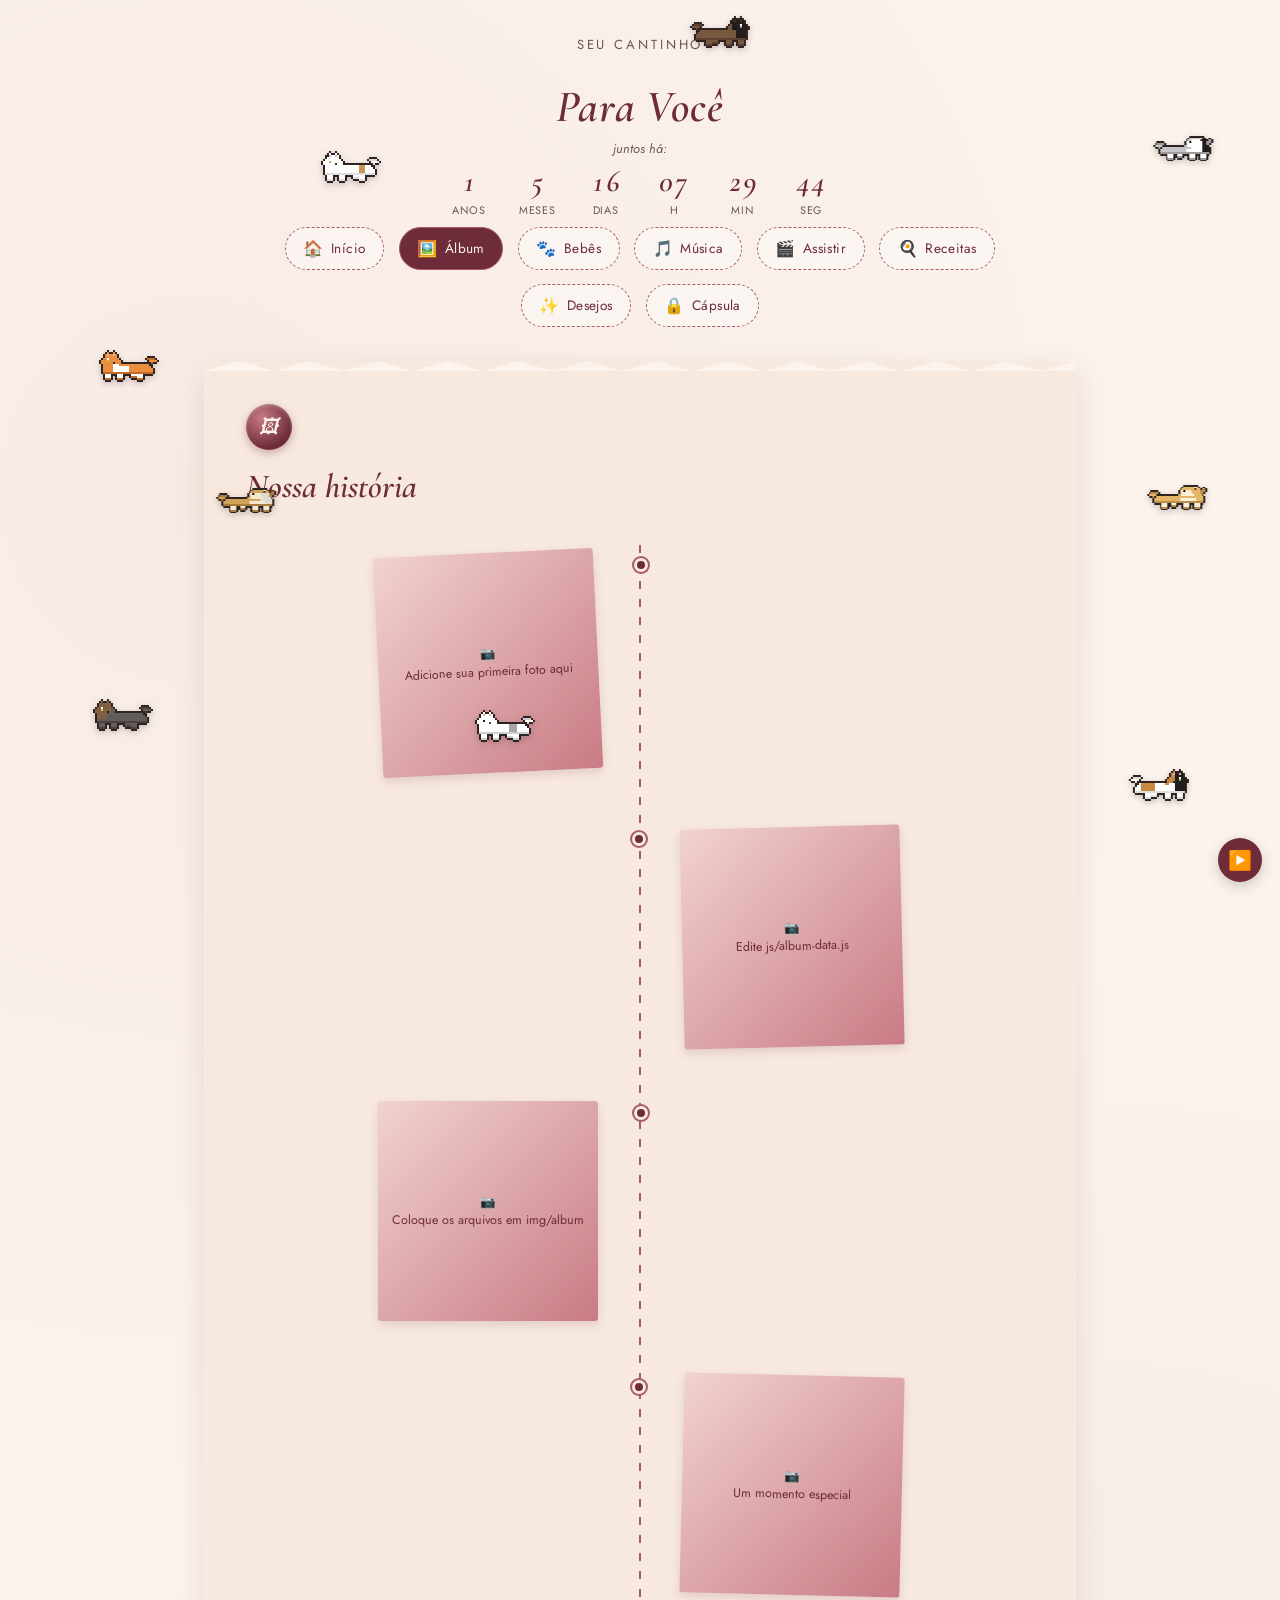
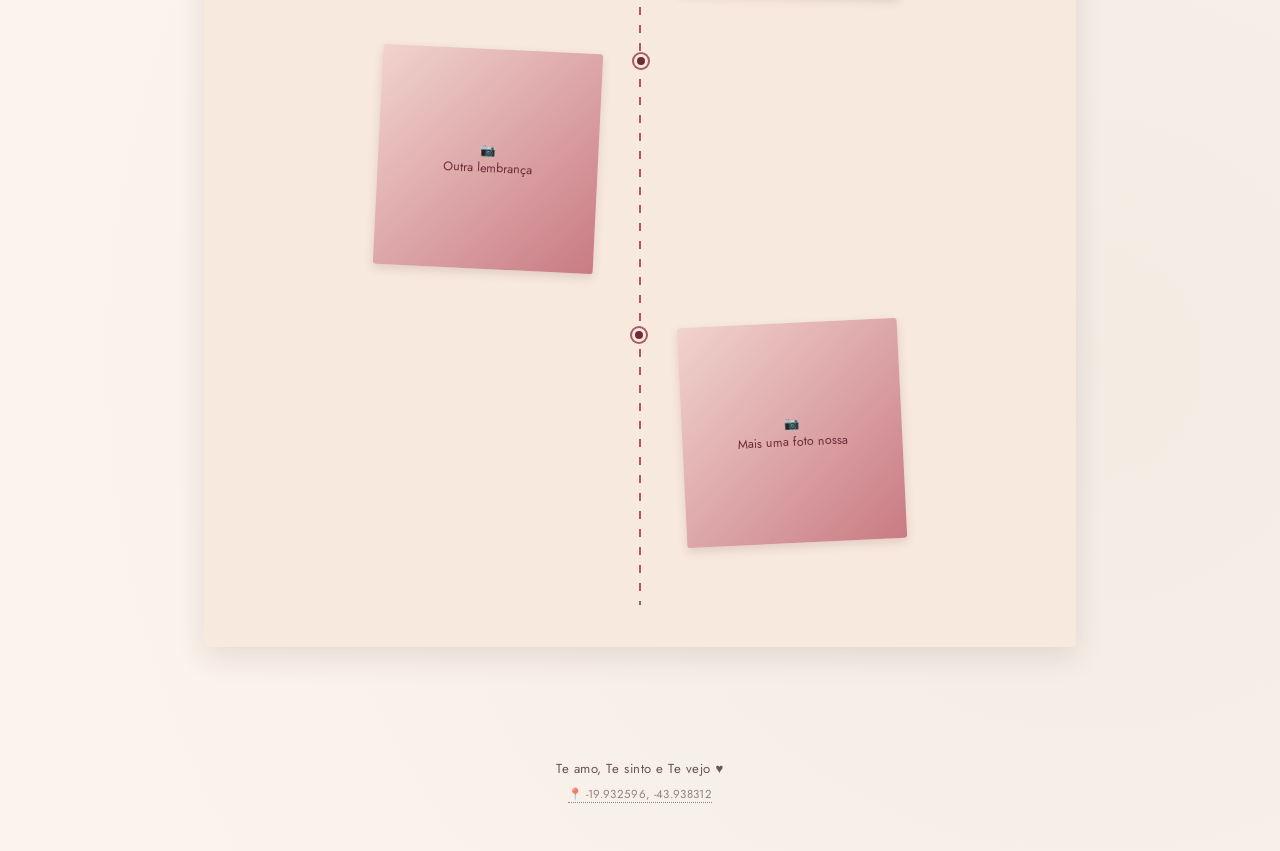
==== album.html @ 3061b5a3 "Add files via upload" ====
<!DOCTYPE html>
<html lang="pt-BR">
<head>
<meta charset="UTF-8">
<meta name="viewport" content="width=device-width, initial-scale=1.0">
<link rel="icon" type="image/png" sizes="32x32" href="img/favicon/favicon-32.png">
<link rel="icon" type="image/png" sizes="16x16" href="img/favicon/favicon-16.png">
<link rel="apple-touch-icon" sizes="180x180" href="img/favicon/apple-touch-icon.png">
<link rel="icon" href="img/favicon/favicon.ico">
<title>Álbum · Para Você</title>
<link rel="preconnect" href="https://fonts.googleapis.com">
<link href="https://fonts.googleapis.com/css2?family=Cormorant+Garamond:ital,wght@0,500;0,600;1,500;1,600&family=Jost:wght@400;500&display=swap" rel="stylesheet">
<link rel="stylesheet" href="css/style.css">
</head>
<body data-page="album">

<header class="site-header">
  <p class="site-subtitle">seu cantinho</p>
  <h1 class="site-title">Para Você</h1>

  <p class="love-counter-caption">juntos há:</p>
  <div class="love-counter" id="love-counter" aria-label="Tempo juntos">
    <div class="love-counter-item"><span class="love-counter-value" id="lc-anos">0</span><span class="love-counter-label">anos</span></div>
    <div class="love-counter-item"><span class="love-counter-value" id="lc-meses">0</span><span class="love-counter-label">meses</span></div>
    <div class="love-counter-item"><span class="love-counter-value" id="lc-dias">0</span><span class="love-counter-label">dias</span></div>
    <div class="love-counter-item"><span class="love-counter-value" id="lc-horas">00</span><span class="love-counter-label">h</span></div>
    <div class="love-counter-item"><span class="love-counter-value" id="lc-minutos">00</span><span class="love-counter-label">min</span></div>
    <div class="love-counter-item"><span class="love-counter-value" id="lc-segundos">00</span><span class="love-counter-label">seg</span></div>
  </div>

  <nav aria-label="Navegação principal">
    <ul class="stamp-nav">
      <li><a href="index.html" data-page="inicio"><span class="icon">🏠</span>Início</a></li>
      <li><a href="album.html" data-page="album"><span class="icon">🖼️</span>Álbum</a></li>
      <li><a href="bichinhos.html" data-page="bichinhos"><span class="icon">🐾</span>Bebês</a></li>
      <li><a href="musica.html" data-page="musica"><span class="icon">🎵</span>Música</a></li>
      <li><a href="filmes.html" data-page="filmes"><span class="icon">🎬</span>Assistir</a></li>
      <li><a href="receitas.html" data-page="receitas"><span class="icon">🍳</span>Receitas</a></li>
      <li><a href="desejos.html" data-page="desejos"><span class="icon">✨</span>Desejos</a></li>
      <li><a href="capsula.html" data-page="capsula"><span class="icon">🔒</span>Cápsula</a></li>
    </ul>
  </nav>
</header>

<main>
  <section class="card">
    <div class="wax-seal" aria-hidden="true">🖼</div>
    <h2 class="section-title" style="margin-top:1rem;">Nossa história</h2>

    <div class="timeline" id="album-timeline"></div>
  </section>
</main>

<div class="lightbox" id="lightbox">
  <button class="lightbox-close" aria-label="Fechar">✕</button>
  <img src="" alt="">
</div>

<footer class="site-footer">
  <p class="footer-line">Te amo, Te sinto e Te vejo ♥️</p>
  <a class="footer-coords" href="https://www.google.com/maps?q=-19.932596,-43.938312" target="_blank" rel="noopener">
    📍 -19.932596, -43.938312
  </a>
</footer>

<script src="js/script.js"></script>
<audio id="bgm-audio" src="audio/musica-fundo.mp3" preload="auto" loop></audio>
<button type="button" id="bgm-toggle" class="bgm-toggle" aria-pressed="false" aria-label="Tocar música de fundo">▶️</button>
<script>
  initBackgroundMusic(13, 0.4);
</script>
<script>
  initLoveCounter("2025-06-19T23:35:00");
</script>
<script src="js/album-data.js"></script>
<script>
  initTimeline("album-timeline", ALBUM_FOTOS);
</script>
<script src="js/pets-data.js"></script>
<script>
  initPetScene(PETS_BICHINHOS);
</script>
</body>
</html>
---- css/style.css ----
/* ============================================
   Para Você — folha de estilos compartilhada
   Paleta: papel de carta romântico, selo de cera
   ============================================ */

:root {
  --cream: #FBF3EC;
  --paper: #F7E9DE;
  --blush: #F1D3CE;
  --rose: #C97B84;
  --rose-deep: #A85A66;
  --wine: #6E2B3A;
  --sage: #8C9A7B;
  --ink: #3A2C2E;
  --ink-soft: #6B5750;
  --gold: #C9A24B;

  --display: 'Cormorant Garamond', serif;
  --body: 'Jost', sans-serif;

  --radius: 3px;
  --shadow-card: 0 10px 30px rgba(110, 43, 58, 0.12);
}

* { box-sizing: border-box; }

html { scroll-behavior: smooth; }

body {
  margin: 0;
  font-family: var(--body);
  color: var(--ink);
  background-color: var(--cream);
  background-image:
    radial-gradient(circle at 15% 20%, rgba(201,123,132,0.07) 0, transparent 45%),
    radial-gradient(circle at 85% 80%, rgba(140,154,123,0.08) 0, transparent 45%);
  min-height: 100vh;
  -webkit-font-smoothing: antialiased;
}

@media (prefers-reduced-motion: reduce) {
  * { animation-duration: 0.001ms !important; animation-iteration-count: 1 !important; transition-duration: 0.001ms !important; scroll-behavior: auto !important; }
}

a { color: inherit; text-decoration: none; }

:focus-visible {
  outline: 2px solid var(--wine);
  outline-offset: 3px;
}

/* -------- Cabeçalho / navegação de "carimbos" -------- */

.site-header {
  padding: 2.2rem 1.5rem 1.2rem;
  text-align: center;
}

.site-title {
  font-family: var(--display);
  font-size: clamp(2rem, 5vw, 2.8rem);
  color: var(--wine);
  letter-spacing: 0.02em;
  margin: 0 0 0.3rem;
  font-weight: 600;
  font-style: italic;
}

.site-subtitle {
  font-size: 0.82rem;
  letter-spacing: 0.22em;
  text-transform: uppercase;
  color: var(--ink-soft);
  margin: 0 0 1.6rem;
}

/* -------- Contador de tempo juntos -------- */

.love-counter {
  display: flex;
  justify-content: center;
  flex-wrap: wrap;
  gap: clamp(0.6rem, 2.5vw, 1.4rem);
  margin: 0 0 0.6rem;
}

.love-counter-item {
  display: flex;
  flex-direction: column;
  align-items: center;
  min-width: 46px;
}

.love-counter-value {
  font-family: var(--display);
  font-style: italic;
  font-weight: 600;
  font-size: clamp(1.3rem, 4vw, 1.9rem);
  color: var(--wine);
  line-height: 1;
  font-variant-numeric: tabular-nums;
}

.love-counter-label {
  font-family: var(--body);
  font-size: 0.68rem;
  letter-spacing: 0.08em;
  text-transform: uppercase;
  color: var(--ink-soft);
  margin-top: 0.25rem;
}

.love-counter-caption {
  text-align: center;
  font-family: var(--body);
  font-size: 0.8rem;
  font-style: italic;
  color: var(--ink-soft);
  margin: 0 0 0.6rem;
}

@media (max-width: 480px) {
  .love-counter { gap: 0.5rem; }
  .love-counter-item { min-width: 38px; }
}

.stamp-nav {
  display: flex;
  flex-wrap: wrap;
  justify-content: center;
  gap: 0.9rem;
  max-width: 720px;
  margin: 0 auto;
  padding: 0;
  list-style: none;
}

.stamp-nav a {
  display: flex;
  align-items: center;
  gap: 0.45rem;
  padding: 0.55rem 1.1rem;
  border: 1px dashed var(--rose-deep);
  border-radius: 999px;
  font-size: 0.85rem;
  letter-spacing: 0.03em;
  color: var(--wine);
  background: rgba(255,255,255,0.4);
  transition: transform 0.25s ease, background 0.25s ease, box-shadow 0.25s ease;
}

.stamp-nav a .icon { font-size: 1rem; }

.stamp-nav a:hover,
.stamp-nav a:focus-visible {
  background: var(--rose);
  color: var(--cream);
  transform: translateY(-2px) rotate(-1deg);
  box-shadow: var(--shadow-card);
}

.stamp-nav a[aria-current="page"] {
  background: var(--wine);
  color: var(--cream);
  border-style: solid;
}

/* -------- Container / seções -------- */

main {
  max-width: 920px;
  margin: 0 auto;
  padding: 1rem 1.5rem 5rem;
}

.card {
  background: var(--paper);
  border-radius: var(--radius);
  box-shadow: var(--shadow-card);
  padding: clamp(1.4rem, 4vw, 2.6rem);
  position: relative;
}

/* borda de papel rasgado no topo do card */
.card::before {
  content: "";
  position: absolute;
  top: -1px; left: 0; right: 0;
  height: 10px;
  background: var(--cream);
  clip-path: polygon(0% 100%, 4% 0%, 8% 100%, 12% 0%, 16% 100%, 20% 0%, 24% 100%, 28% 0%, 32% 100%, 36% 0%, 40% 100%, 44% 0%, 48% 100%, 52% 0%, 56% 100%, 60% 0%, 64% 100%, 68% 0%, 72% 100%, 76% 0%, 80% 100%, 84% 0%, 88% 100%, 92% 0%, 96% 100%, 100% 0%, 100% 100%, 0 100%);
}

h2.section-title {
  font-family: var(--display);
  font-size: clamp(1.6rem, 4vw, 2.1rem);
  color: var(--wine);
  margin-top: 0;
  font-style: italic;
  font-weight: 600;
}

.lede {
  color: var(--ink-soft);
  font-size: 1.02rem;
  line-height: 1.65;
  max-width: 60ch;
}

/* -------- Botões -------- */

.btn {
  display: inline-flex;
  align-items: center;
  gap: 0.5rem;
  border: none;
  background: var(--wine);
  color: var(--cream);
  font-family: var(--body);
  font-size: 0.95rem;
  letter-spacing: 0.03em;
  padding: 0.8rem 1.6rem;
  border-radius: 999px;
  cursor: pointer;
  transition: transform 0.2s ease, background 0.2s ease;
}

.btn:hover, .btn:focus-visible { background: var(--rose-deep); transform: translateY(-2px); }
.btn:active { transform: translateY(0); }

/* -------- Selo de cera (elemento assinatura) -------- */

.wax-seal {
  width: 46px;
  height: 46px;
  border-radius: 50%;
  background: radial-gradient(circle at 35% 30%, var(--rose) 0%, var(--wine) 70%);
  display: grid;
  place-items: center;
  color: var(--cream);
  font-family: var(--display);
  font-style: italic;
  font-size: 1.2rem;
  box-shadow: 0 3px 8px rgba(110,43,58,0.35), inset 0 2px 3px rgba(255,255,255,0.25);
  flex-shrink: 0;
}

/* -------- Rodapé -------- */

.site-footer {
  text-align: center;
  padding: 2rem 1rem 3rem;
  color: var(--ink-soft);
  font-size: 0.82rem;
  letter-spacing: 0.04em;
}

.footer-line {
  margin: 0 0 0.4rem;
}

.footer-coords {
  display: inline-block;
  font-family: var(--body);
  font-size: 0.72rem;
  letter-spacing: 0.03em;
  color: var(--ink-soft);
  opacity: 0.7;
  text-decoration: none;
  border-bottom: 1px dotted currentColor;
  transition: opacity 0.2s ease, color 0.2s ease;
}

.footer-coords:hover,
.footer-coords:focus-visible {
  opacity: 1;
  color: var(--wine);
}

/* -------- Grade de fotos -------- */

.gallery-grid {
  display: grid;
  grid-template-columns: repeat(auto-fill, minmax(150px, 1fr));
  gap: 0.9rem;
  margin-top: 1.6rem;
}

.gallery-item {
  aspect-ratio: 1;
  border-radius: var(--radius);
  overflow: hidden;
  cursor: pointer;
  border: none;
  padding: 0;
  position: relative;
  background: linear-gradient(135deg, var(--blush), var(--rose));
  transform: rotate(var(--tilt, 0deg));
  transition: transform 0.25s ease, box-shadow 0.25s ease;
  box-shadow: 0 4px 10px rgba(110,43,58,0.15);
}

.gallery-item:hover, .gallery-item:focus-visible {
  transform: rotate(0deg) scale(1.04);
  box-shadow: var(--shadow-card);
  z-index: 2;
}

.gallery-item img {
  width: 100%; height: 100%; object-fit: cover; display: block;
}

.gallery-item .placeholder-label {
  position: absolute; inset: 0;
  display: grid; place-items: center;
  text-align: center;
  padding: 0.5rem;
  font-size: 0.78rem;
  color: var(--wine);
  font-family: var(--body);
}

/* Lightbox */

.lightbox {
  position: fixed; inset: 0;
  background: rgba(58, 44, 46, 0.88);
  display: none;
  align-items: center;
  justify-content: center;
  z-index: 50;
  padding: 2rem;
}

.lightbox.is-open { display: flex; }

.lightbox img {
  max-width: min(90vw, 720px);
  max-height: 80vh;
  border-radius: var(--radius);
  box-shadow: 0 20px 60px rgba(0,0,0,0.4);
}

.lightbox-close {
  position: absolute;
  top: 1.5rem; right: 1.5rem;
  background: var(--cream);
  border: none;
  width: 42px; height: 42px;
  border-radius: 50%;
  font-size: 1.2rem;
  cursor: pointer;
  color: var(--wine);
}

/* -------- Sorteador (filmes / receitas) -------- */

.draw-stage {
  margin-top: 2rem;
  text-align: center;
  padding: 2.4rem 1rem;
  border: 1px dashed var(--rose-deep);
  border-radius: var(--radius);
  background: rgba(255,255,255,0.35);
}

.draw-result {
  font-family: var(--display);
  font-style: italic;
  font-size: clamp(1.5rem, 5vw, 2.2rem);
  color: var(--wine);
  min-height: 3.4em;
  display: flex;
  align-items: center;
  justify-content: center;
  transition: opacity 0.2s ease;
}

.draw-result.is-shuffling { opacity: 0.4; }

.draw-note {
  font-size: 0.85rem;
  color: var(--ink-soft);
  margin-top: 0.6rem;
}

/* -------- Lista de músicas -------- */

.record {
  width: 130px; height: 130px;
  border-radius: 50%;
  margin: 0 auto 1.6rem;
  background:
    radial-gradient(circle at center, var(--cream) 0 8%, var(--ink) 9% 10%, var(--wine) 11% 100%),
    repeating-radial-gradient(circle at center, rgba(0,0,0,0.15) 0 2px, transparent 2px 6px);
  animation: spin 6s linear infinite;
}

@keyframes spin { to { transform: rotate(360deg); } }

.playlist-grid {
  display: grid;
  grid-template-columns: repeat(auto-fit, minmax(280px, 1fr));
  gap: 1.6rem;
  margin-top: 2rem;
}

.playlist-card {
  background: rgba(255,255,255,0.4);
  border: 1px solid rgba(110,43,58,0.12);
  border-radius: var(--radius);
  padding: 1rem;
}

.playlist-title {
  font-family: var(--display);
  font-style: italic;
  color: var(--wine);
  font-size: 1.3rem;
  margin: 0 0 0.8rem;
}

.playlist-card iframe { display: block; }

.playlist-empty {
  text-align: center;
  padding: 2rem 1rem;
  border: 1px dashed var(--rose-deep);
  border-radius: var(--radius);
  color: var(--ink-soft);
  margin-top: 2rem;
}

/* -------- Roleta / rolo giratório (sorteio) -------- */

.reel-window {
  position: relative;
  height: 168px;
  max-width: 420px;
  margin: 2rem auto 0;
  overflow: hidden;
  border-radius: var(--radius);
  border: 1px solid rgba(110, 43, 58, 0.25);
  background: rgba(255,255,255,0.4);
  -webkit-mask-image: linear-gradient(to bottom, transparent 0%, black 22%, black 78%, transparent 100%);
  mask-image: linear-gradient(to bottom, transparent 0%, black 22%, black 78%, transparent 100%);
  transition: opacity 0.18s ease;
}

.reel-window.is-resetting { opacity: 0; }

.reel-window.landed { animation: reel-glow 0.9s ease; }

@keyframes reel-glow {
  0% { box-shadow: 0 0 0 rgba(201,123,132,0); }
  30% { box-shadow: 0 0 24px rgba(201,123,132,0.55); }
  100% { box-shadow: 0 0 0 rgba(201,123,132,0); }
}

.reel-marker {
  position: absolute;
  top: 50%; left: 0; right: 0;
  height: 56px;
  transform: translateY(-50%);
  border-top: 1px dashed var(--rose-deep);
  border-bottom: 1px dashed var(--rose-deep);
  pointer-events: none;
  z-index: 1;
}

.reel-list {
  display: flex;
  flex-direction: column;
  will-change: transform;
}

.reel-item {
  height: 56px;
  flex-shrink: 0;
  display: flex;
  align-items: center;
  justify-content: center;
  text-align: center;
  padding: 0 1.2rem;
  font-family: var(--display);
  font-style: italic;
  font-size: 1.2rem;
  color: var(--wine);
}

@media (max-width: 480px) {
  .stamp-nav a { font-size: 0.78rem; padding: 0.5rem 0.85rem; }
}

/* -------- Caça-níquel (roleta de sorteio) -------- */

.slot-machine {
  position: relative;
  max-width: 420px;
  margin: 2rem auto 0;
  padding: 1.1rem 1rem 1.3rem;
  border-radius: 20px;
  background: linear-gradient(160deg, var(--wine) 0%, var(--rose-deep) 100%);
  box-shadow: 0 14px 34px rgba(110,43,58,0.28), inset 0 2px 4px rgba(255,255,255,0.25);
}

.slot-lights {
  display: flex;
  justify-content: center;
  gap: 0.55rem;
  margin-bottom: 0.8rem;
}

.slot-lights span {
  width: 8px;
  height: 8px;
  border-radius: 50%;
  background: var(--gold);
  box-shadow: 0 0 6px rgba(201,162,75,0.9);
  animation: slot-blink 1.6s ease-in-out infinite;
}

.slot-lights span:nth-child(2) { animation-delay: 0.15s; }
.slot-lights span:nth-child(3) { animation-delay: 0.3s; }
.slot-lights span:nth-child(4) { animation-delay: 0.45s; }
.slot-lights span:nth-child(5) { animation-delay: 0.6s; }

@keyframes slot-blink {
  0%, 100% { opacity: 0.35; }
  50% { opacity: 1; }
}

.slot-machine .reel-window {
  margin: 0;
  max-width: none;
  background: var(--cream);
  border: none;
  border-radius: 13px;
  box-shadow: inset 0 3px 12px rgba(58,44,46,0.3);
}

.slot-machine .reel-marker {
  border-top: 2px solid var(--gold);
  border-bottom: 2px solid var(--gold);
  background: rgba(201,162,75,0.1);
}

.draw-actions {
  display: flex;
  justify-content: center;
  align-items: center;
  gap: 0.7rem;
  flex-wrap: wrap;
  margin-top: 1.6rem;
}

.btn-ghost {
  background: transparent;
  border: 1px solid var(--rose-deep);
  color: var(--wine);
}

.btn-ghost:hover, .btn-ghost:focus-visible {
  background: rgba(201,123,132,0.15);
  color: var(--wine);
  transform: translateY(-2px);
}

.btn:disabled {
  opacity: 0.45;
  cursor: not-allowed;
  transform: none !important;
}

.draw-pool {
  list-style: none;
  display: flex;
  flex-wrap: wrap;
  justify-content: center;
  gap: 0.5rem 0.6rem;
  max-width: 560px;
  margin: 1.7rem auto 0;
  padding: 0;
}

.draw-pool li {
  font-size: 0.82rem;
  color: var(--ink-soft);
  padding: 0.3rem 0.75rem;
  border-radius: 999px;
  background: rgba(255,255,255,0.5);
  border: 1px solid rgba(110,43,58,0.12);
  transition: opacity 0.3s ease;
}

.draw-pool li.is-drawn {
  text-decoration: line-through;
  text-decoration-color: var(--rose-deep);
  opacity: 0.4;
}

@media (max-width: 480px) {
  .slot-machine { padding: 0.9rem 0.7rem 1.1rem; }
}

/* -------- Álbum em linha do tempo -------- */

.timeline {
  position: relative;
  margin-top: 2.4rem;
  padding: 0.5rem 0 0.5rem;
}

.timeline::before {
  content: "";
  position: absolute;
  top: 0;
  bottom: 0;
  left: 50%;
  width: 2px;
  background: repeating-linear-gradient(
    to bottom,
    var(--rose-deep) 0 8px,
    transparent 8px 18px
  );
  transform: translateX(-50%);
}

.timeline-item {
  position: relative;
  width: 50%;
  padding: 0 2.6rem 3rem;
  box-sizing: border-box;
}

.timeline-item.is-left {
  left: 0;
  text-align: right;
}

.timeline-item.is-right {
  left: 50%;
  text-align: left;
}

.timeline-marker {
  position: absolute;
  top: 0.3rem;
  width: 14px;
  height: 14px;
  border-radius: 50%;
  background: var(--wine);
  border: 3px solid var(--paper);
  box-shadow: 0 0 0 2px var(--rose-deep);
}

.timeline-item.is-left .timeline-marker { right: -8px; }
.timeline-item.is-right .timeline-marker { left: -8px; }

.timeline-content {
  display: inline-block;
  max-width: 260px;
}

.timeline-date {
  font-family: var(--display);
  font-style: italic;
  color: var(--rose-deep);
  font-size: 1rem;
  margin: 0 0 0.6rem;
}

.timeline-photo.gallery-item {
  width: 220px;
  max-width: 100%;
}

.timeline-caption {
  font-size: 0.82rem;
  color: var(--ink-soft);
  line-height: 1.5;
  margin: 0.7rem 0 0;
}

@media (max-width: 640px) {
  .timeline::before { left: 18px; }

  .timeline-item,
  .timeline-item.is-left,
  .timeline-item.is-right {
    width: 100%;
    left: 0;
    text-align: left;
    padding: 0 0 2.8rem 2.8rem;
  }

  .timeline-item.is-left .timeline-marker,
  .timeline-item.is-right .timeline-marker {
    left: 10px;
    right: auto;
  }

  .timeline-content { max-width: 100%; }
}

/* -------- Carta lacrada (página inicial), estilo envelope -------- */

.letter-card {
  position: relative;
  min-height: 340px;
  overflow: hidden;
}

.letter-content {
  position: relative;
  z-index: 1;
  opacity: 0;
  transform: translateY(14px);
  transition: opacity 0.6s ease 0.55s, transform 0.6s ease 0.55s;
}

.letter-greeting {
  font-family: var(--display);
  font-style: italic;
  font-weight: 600;
  font-size: clamp(1.3rem, 3.5vw, 1.7rem);
  color: var(--wine);
  text-align: center;
  margin: 0 0 1.1rem;
}

.letter-signature {
  font-family: var(--display);
  font-style: italic;
  font-size: 1.05rem;
  line-height: 1.4;
  color: var(--wine);
  text-align: right;
  margin: 1.5rem 0 0;
}

.letter-content.is-visible {
  opacity: 1;
  transform: translateY(0);
}

.envelope-overlay {
  position: absolute;
  inset: 0;
  z-index: 2;
  perspective: 1300px;
}

.envelope-pocket {
  position: absolute;
  inset: 0;
  background:
    linear-gradient(155deg, #F3E6DA 0%, #E9D6C4 55%, #E3CBB6 100%);
  transition: opacity 0.5s ease 0.55s, transform 0.5s ease 0.55s;
}

.envelope-pocket::before {
  /* linha de dobra inferior do envelope, sugerindo o bolso */
  content: "";
  position: absolute;
  left: 6%;
  right: 6%;
  bottom: 14%;
  height: 1px;
  background: linear-gradient(90deg, transparent, rgba(110,43,58,0.18), transparent);
}

.envelope-flap {
  position: absolute;
  top: 0;
  left: 0;
  right: 0;
  height: 52%;
  background: linear-gradient(160deg, #F0E1D3 0%, #DFC5AC 100%);
  clip-path: polygon(0 0, 100% 0, 50% 100%);
  transform-origin: top center;
  transform: rotateX(0deg);
  transition: transform 0.65s cubic-bezier(.45,.1,.25,1) 0.12s;
  backface-visibility: hidden;
  box-shadow: 0 3px 10px rgba(74, 24, 32, 0.12);
}

.seal-button {
  position: absolute;
  top: calc(52% - 46px);
  left: 50%;
  transform: translate(-50%, 0);
  z-index: 3;
  background: none;
  border: none;
  padding: 0;
  cursor: pointer;
  border-radius: 50%;
  transition: opacity 0.3s ease, transform 0.3s ease;
}

.seal-img {
  width: clamp(96px, 22vw, 140px);
  height: auto;
  display: block;
  filter: drop-shadow(0 10px 18px rgba(110, 43, 58, 0.35));
  transition: transform 0.25s ease, filter 0.25s ease;
  animation: seal-breathe 3.6s ease-in-out infinite;
}

.seal-button:hover .seal-img,
.seal-button:focus-visible .seal-img {
  transform: scale(1.06) rotate(-2deg);
  filter: drop-shadow(0 14px 22px rgba(110, 43, 58, 0.45));
}

.seal-button:active .seal-img { transform: scale(0.96) rotate(1deg); }

@keyframes seal-breathe {
  0%, 100% { transform: scale(1); }
  50% { transform: scale(1.035); }
}

/* sequência de abertura */
.letter-card.is-open .seal-button {
  opacity: 0;
  transform: translate(-50%, 0) scale(0.5) rotate(12deg);
}

.letter-card.is-open .envelope-flap {
  transform: rotateX(-165deg);
}

.letter-card.is-open .envelope-pocket {
  opacity: 0;
  transform: translateY(-18px);
}

@media (prefers-reduced-motion: reduce) {
  .seal-img { animation: none; }
  .envelope-flap, .envelope-pocket, .seal-button, .letter-content { transition: none; }
}

/* -------- Bichinhos animados, soltos por cima da página -------- */

.pet-layer {
  position: fixed;
  inset: 0;
  pointer-events: none;
  z-index: 40; /* abaixo do lightbox (z-index 50), acima do resto */
}

.pet-layer .pet-sprite {
  position: absolute;
  image-rendering: pixelated;
  image-rendering: -moz-crisp-edges;
  image-rendering: crisp-edges;
  pointer-events: auto;
  cursor: grab;
  touch-action: none;
  user-select: none;
  -webkit-user-select: none;
  will-change: left, top, transform;
  filter: drop-shadow(0 2px 3px rgba(58,44,46,0.25));
  transition: filter 0.15s ease;
}

.pet-layer .pet-sprite:hover {
  filter: drop-shadow(0 2px 3px rgba(58,44,46,0.25)) brightness(1.06);
}

.pet-layer .pet-sprite.is-dragging {
  cursor: grabbing;
  filter: drop-shadow(0 6px 10px rgba(58,44,46,0.35)) brightness(1.1);
  transition: none;
}

.pet-layer .pet-heart {
  position: absolute;
  pointer-events: none;
  font-size: 15px;
  color: var(--rose-deep);
  animation: pet-heart-float 0.9s ease-out forwards;
}

@keyframes pet-heart-float {
  0%   { opacity: 1; transform: translate(-50%, 0) scale(0.6); }
  100% { opacity: 0; transform: translate(-50%, -30px) scale(1.2); }
}

/* -------- Bichinhos (bio de cada pet) -------- */

.pet-bio-grid {
  display: grid;
  grid-template-columns: repeat(auto-fill, minmax(190px, 1fr));
  gap: 1.4rem;
  margin-top: 1.8rem;
  text-align: left;
}

.pet-bio-card {
  background: var(--paper);
  border: 1px solid rgba(110, 43, 58, 0.12);
  border-radius: 14px;
  overflow: hidden;
  box-shadow: 0 4px 14px rgba(74, 24, 32, 0.08);
  display: flex;
  flex-direction: column;
}

.pet-bio-card img {
  width: 100%;
  aspect-ratio: 4 / 3;
  object-fit: cover;
  display: block;
}

.pet-bio-card h3 {
  font-family: var(--display);
  font-style: italic;
  color: var(--wine);
  font-size: 1.25rem;
  margin: 0.7rem 1rem 0.2rem;
}

.pet-bio-card p {
  font-family: var(--body);
  font-size: 0.86rem;
  color: var(--ink-soft);
  line-height: 1.5;
  margin: 0 1rem 1rem;
}

.pet-bio-card.is-memory {
  border-color: rgba(201, 162, 75, 0.4);
  background: linear-gradient(180deg, var(--paper) 80%, rgba(201, 162, 75, 0.08));
}

.pet-bio-card.is-memory img {
  filter: saturate(0.92);
}

/* -------- Lista de desejos -------- */

.wishlist-contador {
  font-family: var(--body);
  font-size: 0.82rem;
  color: var(--ink-soft);
  letter-spacing: 0.03em;
  margin: 1.4rem 0 0.6rem;
}

.wishlist {
  list-style: none;
  margin: 0 auto;
  padding: 0;
  max-width: 480px;
  text-align: left;
  display: flex;
  flex-direction: column;
  gap: 0.5rem;
}

.wishlist-item label {
  display: flex;
  align-items: center;
  gap: 0.7rem;
  padding: 0.65rem 0.9rem;
  border-radius: 10px;
  background: var(--paper);
  border: 1px solid rgba(110, 43, 58, 0.1);
  cursor: pointer;
  transition: background 0.2s ease, border-color 0.2s ease;
}

.wishlist-item label:hover {
  border-color: rgba(110, 43, 58, 0.28);
}

.wishlist-item input[type="checkbox"] {
  position: absolute;
  opacity: 0;
  width: 1px;
  height: 1px;
}

.wishlist-check {
  flex-shrink: 0;
  width: 22px;
  height: 22px;
  border-radius: 50%;
  border: 2px solid var(--rose-deep);
  display: flex;
  align-items: center;
  justify-content: center;
  transition: background 0.2s ease, border-color 0.2s ease;
}

.wishlist-item input:checked ~ .wishlist-check {
  background: var(--wine);
  border-color: var(--wine);
}

.wishlist-item input:checked ~ .wishlist-check::after {
  content: "✓";
  color: #fff;
  font-size: 0.8rem;
  line-height: 1;
}

.wishlist-text {
  font-family: var(--body);
  font-size: 0.94rem;
  color: var(--ink);
  transition: color 0.2s ease, opacity 0.2s ease;
}

.wishlist-item.is-done .wishlist-text {
  text-decoration: line-through;
  opacity: 0.55;
}

/* -------- Cápsula do tempo -------- */

.capsula-countdown {
  margin-top: 1.4rem;
}

.capsula-wrap {
  position: relative;
}

/* ---- Últimos 10 segundos: números pulsando e selo tremendo ---- */

.capsula-countdown.is-imminent .love-counter-value {
  color: var(--wine);
  animation: capsula-tick 1s ease-in-out infinite;
}

@keyframes capsula-tick {
  0%, 100% { transform: scale(1); text-shadow: none; }
  50% { transform: scale(1.22); text-shadow: 0 0 16px rgba(168, 90, 102, 0.55); }
}

.wax-seal.is-imminent {
  animation: capsula-shake 0.5s ease-in-out infinite;
  box-shadow: 0 3px 8px rgba(110,43,58,0.35), inset 0 2px 3px rgba(255,255,255,0.25), 0 0 20px rgba(201,162,75,0.55);
}

@keyframes capsula-shake {
  0%, 100% { transform: rotate(0deg) scale(1); }
  25% { transform: rotate(-8deg) scale(1.06); }
  75% { transform: rotate(8deg) scale(1.06); }
}

/* ---- Sequência de abertura: o lacre "estoura" e a carta é revelada ---- */

#capsula-lacrada {
  transition: opacity 0.55s ease, transform 0.55s ease;
}

.capsula-wrap.is-opening #capsula-lacrada {
  opacity: 0;
  transform: scale(0.86) rotate(-4deg);
  pointer-events: none;
}

.capsula-wrap.is-opening #capsula-lacrada .wax-seal {
  animation: capsula-burst 0.6s cubic-bezier(.25,.7,.4,1) forwards;
}

@keyframes capsula-burst {
  0%   { transform: scale(1) rotate(0deg); }
  35%  { transform: scale(1.4) rotate(-8deg); }
  100% { transform: scale(0.2) rotate(10deg); opacity: 0; }
}

#capsula-aberta {
  opacity: 0;
  transform: translateY(14px) scale(0.94);
  transition: opacity 0.6s ease, transform 0.6s ease;
}

#capsula-aberta.is-visible {
  opacity: 1;
  transform: translateY(0) scale(1);
}

#capsula-aberta .wax-seal {
  animation: seal-breathe 3.6s ease-in-out infinite;
}

.capsula-spark {
  position: absolute;
  top: 50%;
  left: 50%;
  pointer-events: none;
  font-size: 1.5rem;
  z-index: 3;
  animation: capsula-spark-fly var(--dur, 0.9s) ease-out forwards;
}

@keyframes capsula-spark-fly {
  0%   { opacity: 1; transform: translate(-50%, -50%) scale(0.5) rotate(0deg); }
  100% { opacity: 0; transform: translate(calc(-50% + var(--dx)), calc(-50% + var(--dy))) scale(1.25) rotate(35deg); }
}

@media (prefers-reduced-motion: reduce) {
  .capsula-countdown.is-imminent .love-counter-value { animation: none; }
  .wax-seal.is-imminent { animation: none; }
  #capsula-lacrada, #capsula-aberta { transition: none; }
}

/* -------- Cards de bichinho clicáveis (abrem álbum) -------- */

.pet-bio-card {
  cursor: pointer;
  transition: transform 0.25s ease, box-shadow 0.25s ease;
}

.pet-bio-card:hover,
.pet-bio-card:focus-visible {
  transform: translateY(-4px) rotate(-1deg) scale(1.02);
  box-shadow: 0 10px 22px rgba(74, 24, 32, 0.16);
  outline: none;
}

.pet-bio-card:nth-child(even):hover,
.pet-bio-card:nth-child(even):focus-visible {
  transform: translateY(-4px) rotate(1deg) scale(1.02);
}

/* -------- Modal do álbum e da foto grande -------- */

.pet-modal-travado {
  overflow: hidden;
}

.pet-modal-overlay {
  position: fixed;
  inset: 0;
  background: rgba(43, 26, 28, 0.72);
  display: flex;
  align-items: center;
  justify-content: center;
  padding: 2rem 1rem;
  opacity: 0;
  pointer-events: none;
  transition: opacity 0.25s ease;
  z-index: 100;
}

.pet-modal-overlay.is-open {
  opacity: 1;
  pointer-events: auto;
}

.pet-modal {
  background: var(--paper);
  border-radius: 16px;
  padding: 1.6rem;
  max-width: 720px;
  width: 100%;
  max-height: 82vh;
  overflow-y: auto;
  position: relative;
  transform: scale(0.94);
  transition: transform 0.25s ease;
}

.pet-modal-overlay.is-open .pet-modal {
  transform: scale(1);
}

.pet-modal h3 {
  font-family: var(--display);
  font-style: italic;
  color: var(--wine);
  font-size: 1.5rem;
  text-align: center;
  margin: 0 0 1.1rem;
}

.pet-album-grid {
  display: grid;
  grid-template-columns: repeat(auto-fill, minmax(140px, 1fr));
  gap: 0.8rem;
}

.pet-album-thumb {
  border: none;
  padding: 0;
  background: none;
  cursor: pointer;
  border-radius: 10px;
  overflow: hidden;
  transition: transform 0.2s ease;
}

.pet-album-thumb:hover,
.pet-album-thumb:focus-visible {
  transform: scale(1.04);
  outline: 2px solid var(--rose-deep);
}

.pet-album-thumb img {
  width: 100%;
  aspect-ratio: 1 / 1;
  object-fit: cover;
  display: block;
}

.pet-modal-close {
  position: absolute;
  top: 0.9rem;
  right: 0.9rem;
  width: 34px;
  height: 34px;
  border-radius: 50%;
  border: none;
  background: rgba(110, 43, 58, 0.1);
  color: var(--wine);
  font-size: 1rem;
  cursor: pointer;
  display: flex;
  align-items: center;
  justify-content: center;
  transition: background 0.2s ease;
  z-index: 2;
}

.pet-modal-close:hover { background: rgba(110, 43, 58, 0.22); }

/* -------- Lightbox (foto grande) -------- */

.pet-lightbox-overlay .pet-modal-close {
  top: 1.2rem;
  right: 1.2rem;
  background: rgba(255, 255, 255, 0.16);
  color: #fff;
}

.pet-lightbox-overlay .pet-modal-close:hover { background: rgba(255, 255, 255, 0.28); }

.pet-lightbox-img {
  max-width: min(90vw, 720px);
  max-height: 84vh;
  border-radius: 10px;
  box-shadow: 0 12px 40px rgba(0, 0, 0, 0.4);
  transform: scale(0.96);
  transition: transform 0.25s ease;
}

.pet-lightbox-overlay.is-open .pet-lightbox-img {
  transform: scale(1);
}

.pet-lightbox-nav {
  position: absolute;
  top: 50%;
  transform: translateY(-50%);
  background: rgba(255, 255, 255, 0.14);
  color: #fff;
  border: none;
  width: 46px;
  height: 46px;
  border-radius: 50%;
  font-size: 1.6rem;
  cursor: pointer;
  transition: background 0.2s ease;
}

.pet-lightbox-nav:hover { background: rgba(255, 255, 255, 0.28); }
.pet-lightbox-prev { left: 1rem; }
.pet-lightbox-next { right: 1rem; }

@media (max-width: 560px) {
  .pet-lightbox-nav { width: 38px; height: 38px; font-size: 1.3rem; }
}

/* -------- Música de fundo (player escondido + botão de mutar) -------- */

.bgm-yt {
  position: fixed;
  width: 2px;
  height: 2px;
  overflow: hidden;
  opacity: 0;
  pointer-events: none;
  bottom: 0;
  left: 0;
}

.bgm-toggle {
  position: fixed;
  bottom: 1.1rem;
  right: 1.1rem;
  z-index: 40;
  width: 44px;
  height: 44px;
  border-radius: 50%;
  border: none;
  background: var(--wine);
  color: var(--cream);
  font-size: 1.2rem;
  line-height: 1;
  display: flex;
  align-items: center;
  justify-content: center;
  cursor: pointer;
  box-shadow: 0 4px 14px rgba(0, 0, 0, 0.18);
  transition: transform 0.2s ease, box-shadow 0.2s ease;
}

.bgm-toggle:hover { transform: scale(1.08); }

.bgm-toggle:active { transform: scale(0.96); }

@media (max-width: 560px) {
  .bgm-toggle { width: 40px; height: 40px; font-size: 1.05rem; bottom: 0.8rem; right: 0.8rem; }
}
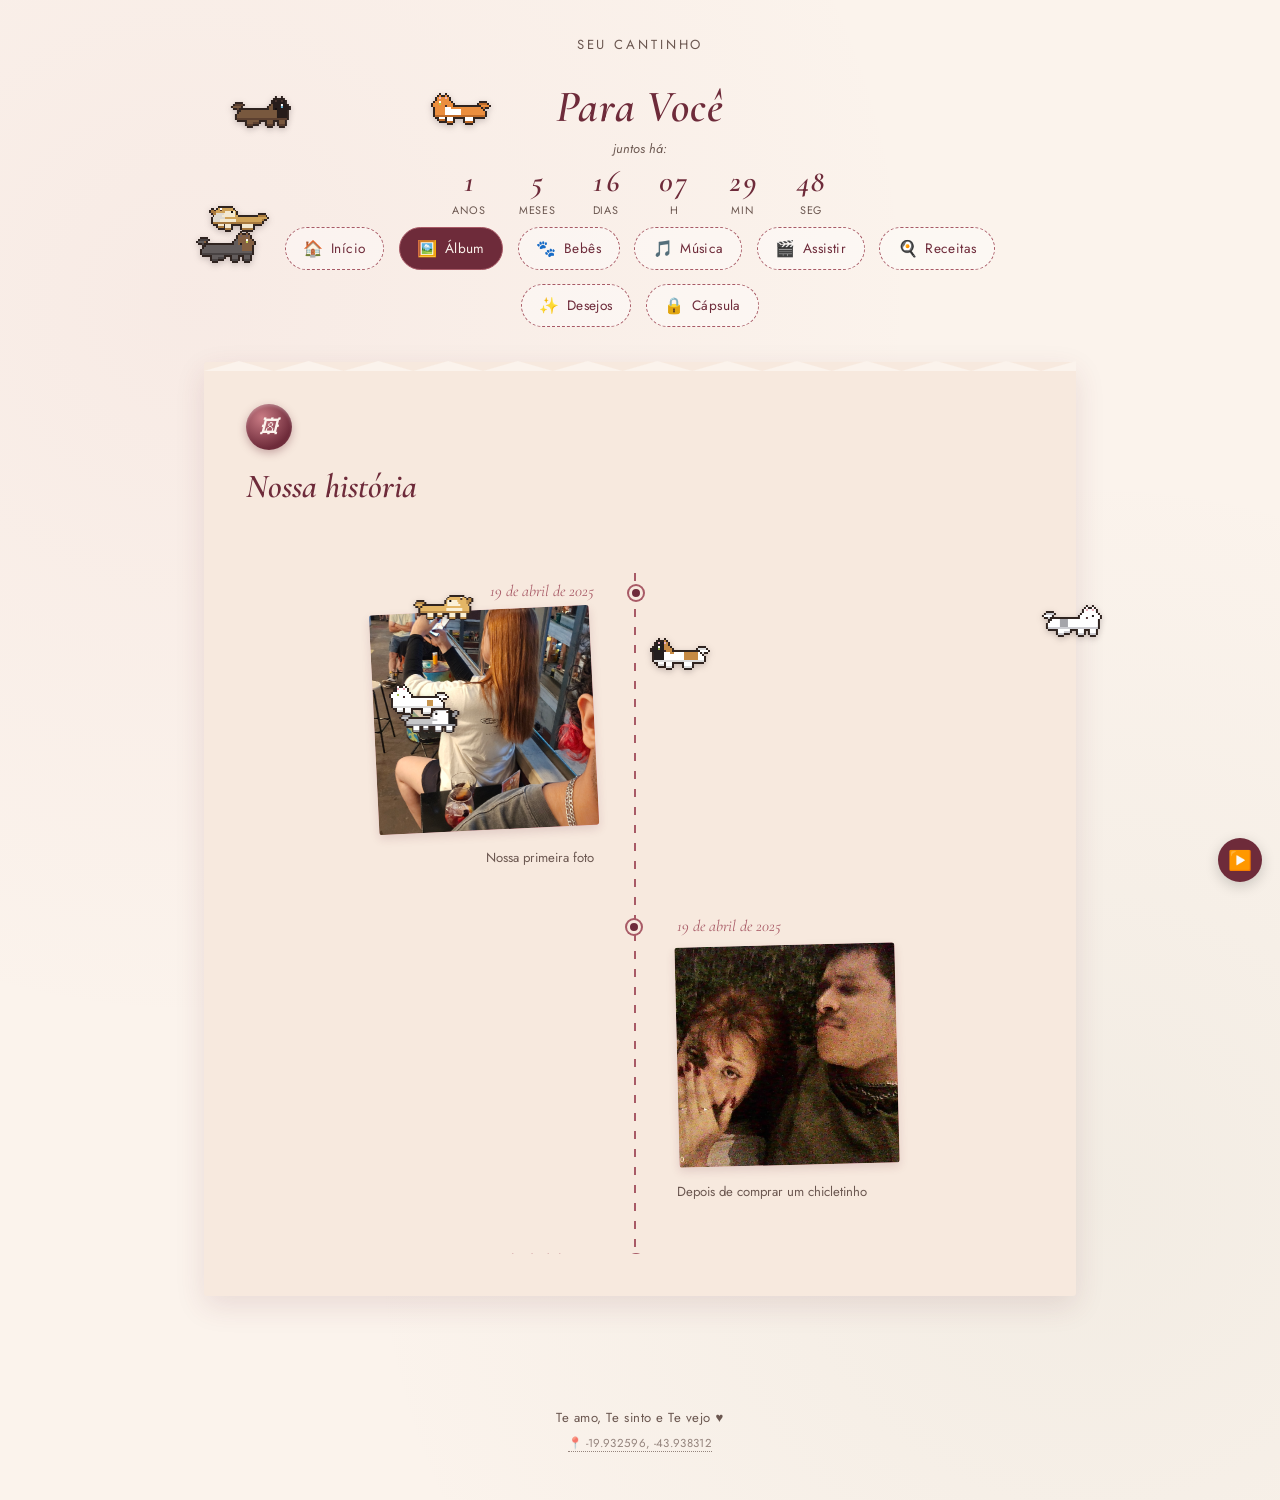
==== commit f7adfcb6: "Add files via upload" ====
--- a/album.html
+++ b/album.html
@@ -47,7 +47,9 @@
     <div class="wax-seal" aria-hidden="true">🖼</div>
     <h2 class="section-title" style="margin-top:1rem;">Nossa história</h2>
 
-    <div class="timeline" id="album-timeline"></div>
+    <div class="timeline-scroll">
+      <div class="timeline" id="album-timeline"></div>
+    </div>
   </section>
 </main>
 
--- a/css/style.css
+++ b/css/style.css
@@ -310,6 +310,12 @@
   width: 100%; height: 100%; object-fit: cover; display: block;
 }
 
+.gallery-item img.is-blurred {
+  filter: blur(22px);
+  transform: scale(1.12);
+  transition: filter 0.45s ease, transform 0.45s ease;
+}
+
 .gallery-item .placeholder-label {
   position: absolute; inset: 0;
   display: grid; place-items: center;
@@ -604,6 +610,27 @@
 }
 
 /* -------- Álbum em linha do tempo -------- */
+
+.timeline-scroll {
+  max-height: 80vh;
+  overflow-y: auto;
+  scrollbar-width: thin;
+  scrollbar-color: var(--rose-deep) transparent;
+  padding-right: 0.6rem;
+}
+
+.timeline-scroll::-webkit-scrollbar {
+  width: 8px;
+}
+
+.timeline-scroll::-webkit-scrollbar-track {
+  background: transparent;
+}
+
+.timeline-scroll::-webkit-scrollbar-thumb {
+  background-color: var(--rose-deep);
+  border-radius: 999px;
+}
 
 .timeline {
   position: relative;
@@ -1319,3 +1346,107 @@
 @media (max-width: 560px) {
   .bgm-toggle { width: 40px; height: 40px; font-size: 1.05rem; bottom: 0.8rem; right: 0.8rem; }
 }
+
+/* -------- Tela de senha (perguntinha pra entrar) -------- */
+
+.site-lock {
+  position: fixed;
+  inset: 0;
+  z-index: 9999;
+  display: flex;
+  align-items: center;
+  justify-content: center;
+  background: var(--cream);
+  padding: 1.5rem;
+  transition: opacity 0.5s ease;
+}
+
+.site-lock.is-unlocked {
+  opacity: 0;
+  pointer-events: none;
+}
+
+.site-lock-card {
+  max-width: 380px;
+  width: 100%;
+  text-align: center;
+  background: var(--paper);
+  border-radius: 20px;
+  padding: 2.2rem 1.7rem;
+  box-shadow: 0 12px 32px rgba(0, 0, 0, 0.14);
+}
+
+.site-lock-photo {
+  width: 110px;
+  height: auto;
+  image-rendering: pixelated;
+  margin-bottom: 1rem;
+}
+
+.site-lock-question {
+  font-family: var(--display);
+  font-style: italic;
+  color: var(--wine);
+  font-size: 1.08rem;
+  line-height: 1.55;
+  margin: 0 0 1.3rem;
+}
+
+.site-lock-form {
+  display: flex;
+  flex-direction: column;
+  gap: 0.7rem;
+}
+
+.site-lock-input {
+  font-family: var(--body);
+  font-size: 1rem;
+  padding: 0.7rem 1.1rem;
+  border-radius: 999px;
+  border: 1.5px solid var(--wine);
+  background: var(--cream);
+  color: var(--ink);
+  text-align: center;
+}
+
+.site-lock-input:focus {
+  outline: 2px solid var(--wine);
+  outline-offset: 2px;
+}
+
+.site-lock-button {
+  font-family: var(--body);
+  font-size: 1rem;
+  padding: 0.7rem 1.1rem;
+  border-radius: 999px;
+  border: none;
+  background: var(--wine);
+  color: var(--cream);
+  cursor: pointer;
+  transition: transform 0.15s ease;
+}
+
+.site-lock-button:hover { transform: scale(1.03); }
+.site-lock-button:active { transform: scale(0.97); }
+
+.site-lock-erro {
+  margin: 0.9rem 0 0;
+  color: var(--wine);
+  font-size: 0.88rem;
+}
+
+@keyframes site-lock-shake {
+  0%, 100% { transform: translateX(0); }
+  20% { transform: translateX(-8px); }
+  40% { transform: translateX(8px); }
+  60% { transform: translateX(-6px); }
+  80% { transform: translateX(6px); }
+}
+
+.site-lock-card.is-shaking {
+  animation: site-lock-shake 0.4s ease;
+}
+
+@media (prefers-reduced-motion: reduce) {
+  .site-lock-card.is-shaking { animation: none; }
+}
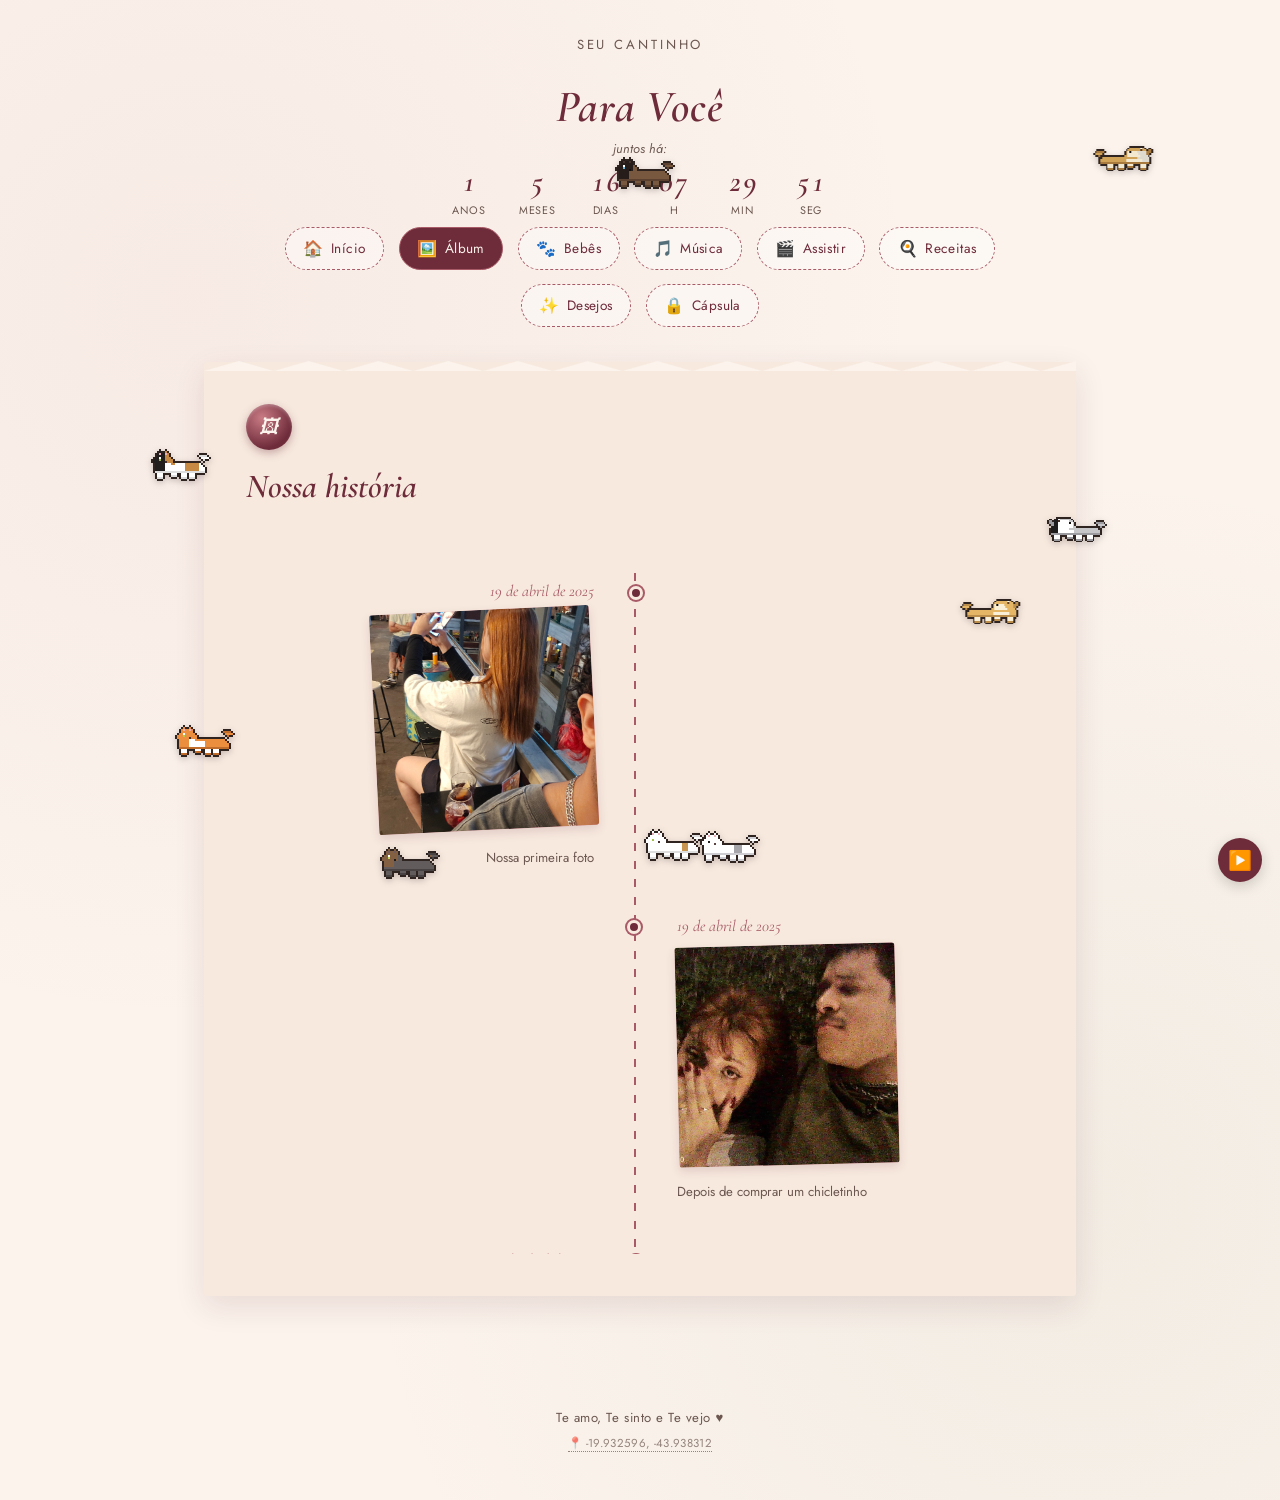
==== commit 1ff16cde: "Add files via upload" ====
--- a/album.html
+++ b/album.html
@@ -49,6 +49,7 @@
 
     <div class="timeline-scroll">
       <div class="timeline" id="album-timeline"></div>
+      <p class="timeline-to-be-continued">To be continued...</p>
     </div>
   </section>
 </main>
--- a/css/style.css
+++ b/css/style.css
@@ -638,6 +638,15 @@
   padding: 0.5rem 0 0.5rem;
 }
 
+.timeline-to-be-continued {
+  text-align: center;
+  font-family: var(--display);
+  font-style: italic;
+  font-size: 1.15rem;
+  color: var(--rose-deep);
+  margin: 2rem 0 0.5rem;
+}
+
 .timeline::before {
   content: "";
   position: absolute;
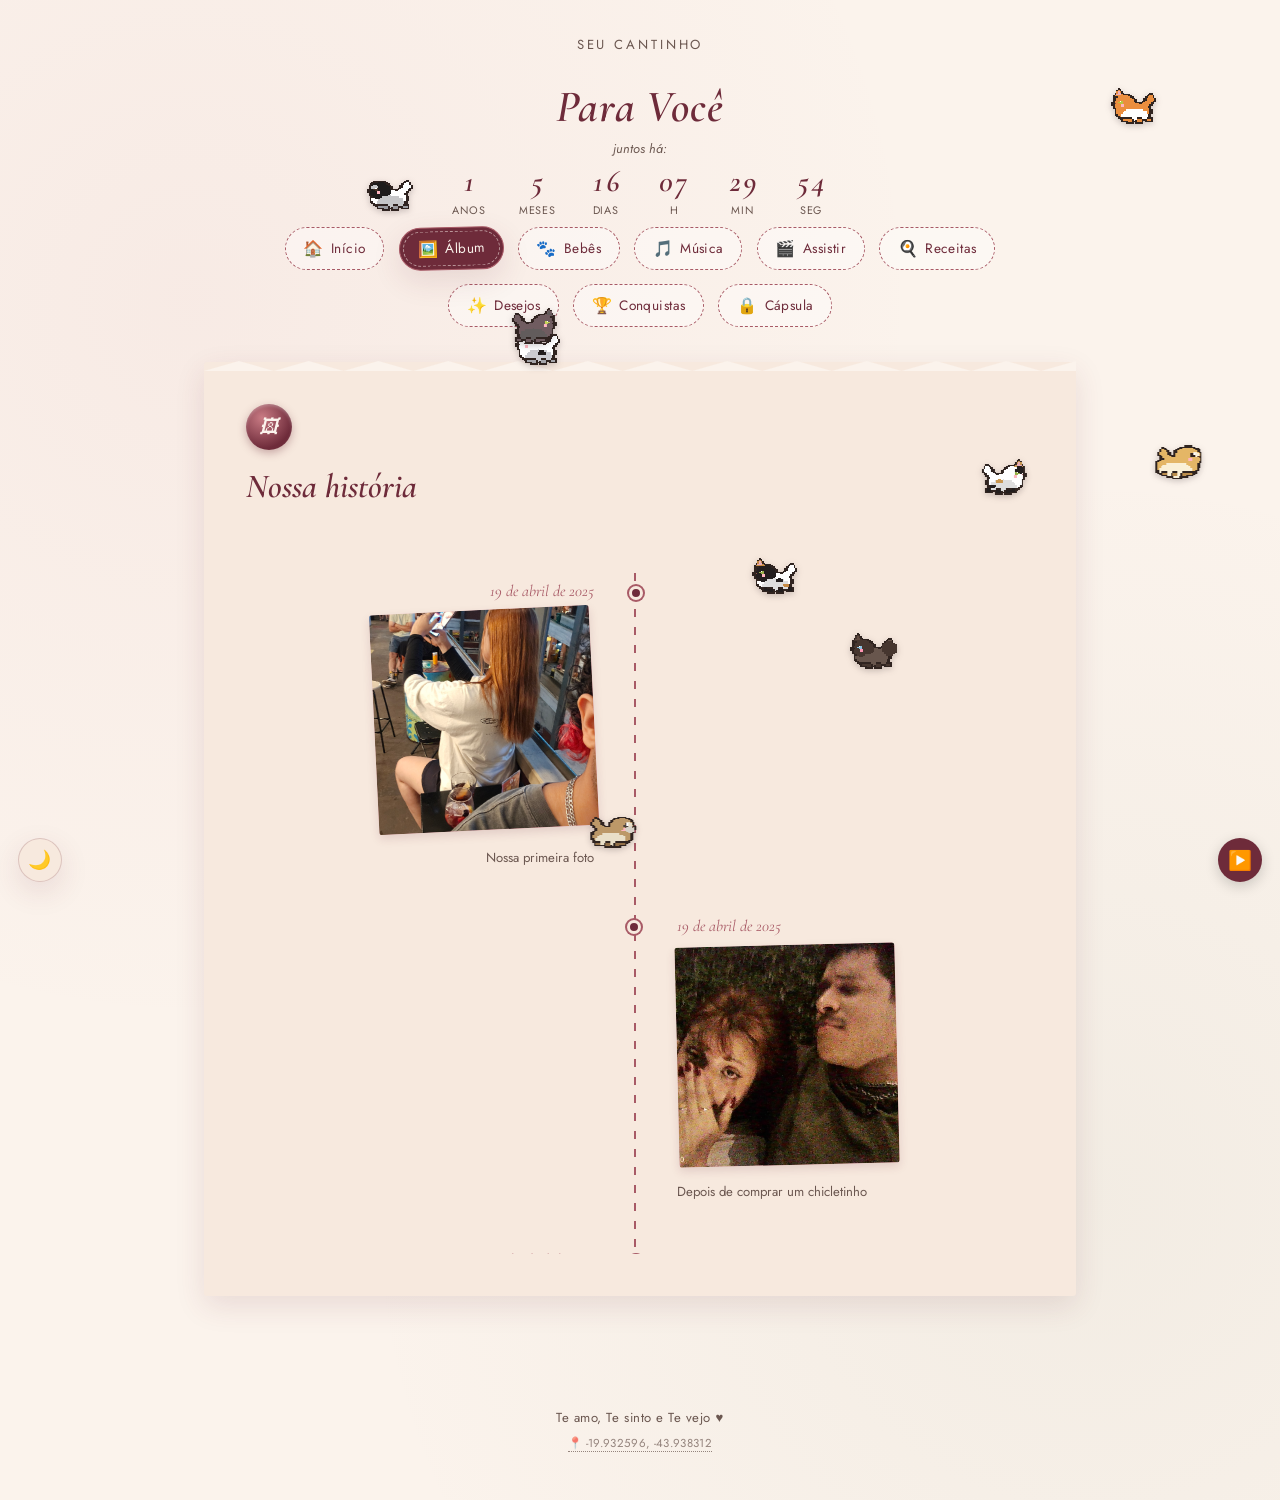
==== commit 0aeab315: "Add files via upload" ====
--- a/album.html
+++ b/album.html
@@ -3,6 +3,14 @@
 <head>
 <meta charset="UTF-8">
 <meta name="viewport" content="width=device-width, initial-scale=1.0">
+<script>
+  // Aplica o tema (claro/escuro) o mais cedo possível, antes da página
+  // pintar na tela, pra não dar aquele "flash" da cor errada.
+  try {
+    var temaSalvo = localStorage.getItem("cantinho:tema");
+    if (temaSalvo === "dark") document.documentElement.setAttribute("data-theme", "dark");
+  } catch (e) { /* localStorage bloqueado — só usa o tema padrão */ }
+</script>
 <link rel="icon" type="image/png" sizes="32x32" href="img/favicon/favicon-32.png">
 <link rel="icon" type="image/png" sizes="16x16" href="img/favicon/favicon-16.png">
 <link rel="apple-touch-icon" sizes="180x180" href="img/favicon/apple-touch-icon.png">
@@ -37,6 +45,7 @@
       <li><a href="filmes.html" data-page="filmes"><span class="icon">🎬</span>Assistir</a></li>
       <li><a href="receitas.html" data-page="receitas"><span class="icon">🍳</span>Receitas</a></li>
       <li><a href="desejos.html" data-page="desejos"><span class="icon">✨</span>Desejos</a></li>
+      <li><a href="conquistas.html" data-page="conquistas"><span class="icon">🏆</span>Conquistas</a></li>
       <li><a href="capsula.html" data-page="capsula"><span class="icon">🔒</span>Cápsula</a></li>
     </ul>
   </nav>
@@ -69,8 +78,12 @@
 <script src="js/script.js"></script>
 <audio id="bgm-audio" src="audio/musica-fundo.mp3" preload="auto" loop></audio>
 <button type="button" id="bgm-toggle" class="bgm-toggle" aria-pressed="false" aria-label="Tocar música de fundo">▶️</button>
+<button type="button" id="theme-toggle" class="theme-toggle">🌙</button>
 <script>
   initBackgroundMusic(13, 0.4);
+</script>
+<script>
+  initThemeToggle();
 </script>
 <script>
   initLoveCounter("2025-06-19T23:35:00");
--- a/css/style.css
+++ b/css/style.css
@@ -20,6 +20,26 @@
 
   --radius: 3px;
   --shadow-card: 0 10px 30px rgba(110, 43, 58, 0.12);
+
+  color-scheme: light;
+}
+
+/* -------- Modo noturno -------- */
+/* Trocamos só os tons-base; a estrutura e as formas continuam as mesmas. */
+:root[data-theme="dark"] {
+  --cream: #221619;
+  --paper: #2C1B20;
+  --blush: #3A242A;
+  --rose: #C97B84;
+  --rose-deep: #E29AA2;
+  --wine: #E7B8BF;
+  --sage: #A5B593;
+  --ink: #F3E7E3;
+  --ink-soft: #CBB6B2;
+  --gold: #E3C579;
+  --shadow-card: 0 10px 30px rgba(0, 0, 0, 0.45);
+
+  color-scheme: dark;
 }
 
 * { box-sizing: border-box; }
@@ -36,6 +56,7 @@
     radial-gradient(circle at 85% 80%, rgba(140,154,123,0.08) 0, transparent 45%);
   min-height: 100vh;
   -webkit-font-smoothing: antialiased;
+  transition: background-color 0.4s ease, color 0.4s ease;
 }
 
 @media (prefers-reduced-motion: reduce) {
@@ -160,9 +181,27 @@
 }
 
 .stamp-nav a[aria-current="page"] {
+  position: relative;
   background: var(--wine);
   color: var(--cream);
   border-style: solid;
+  transform: rotate(-1.3deg);
+  box-shadow: var(--shadow-card);
+}
+
+/* moldura pontilhada por dentro, tipo carimbo postal "usado" */
+.stamp-nav a[aria-current="page"]::after {
+  content: "";
+  position: absolute;
+  inset: 3px;
+  border: 1px dashed rgba(251, 243, 236, 0.55);
+  border-radius: 999px;
+  pointer-events: none;
+}
+
+.stamp-nav a[aria-current="page"]:hover,
+.stamp-nav a[aria-current="page"]:focus-visible {
+  transform: rotate(-1.3deg) translateY(-2px);
 }
 
 /* -------- Container / seções -------- */
@@ -976,6 +1015,17 @@
   filter: saturate(0.92);
 }
 
+/* -------- Um tom de fundo levemente diferente por bichinho -------- */
+.pet-bio-card[data-pet-id="maia"]     { background: color-mix(in srgb, var(--rose) 14%, var(--paper)); }
+.pet-bio-card[data-pet-id="ellie"]    { background: color-mix(in srgb, var(--sage) 16%, var(--paper)); }
+.pet-bio-card[data-pet-id="negao"]    { background: color-mix(in srgb, var(--wine) 12%, var(--paper)); }
+.pet-bio-card[data-pet-id="pingo"]    { background: color-mix(in srgb, var(--gold) 16%, var(--paper)); }
+.pet-bio-card[data-pet-id="josh"]     { background: color-mix(in srgb, var(--blush) 55%, var(--paper)); }
+.pet-bio-card[data-pet-id="vitoria"]  { background: color-mix(in srgb, var(--rose-deep) 12%, var(--paper)); }
+.pet-bio-card[data-pet-id="sansara"]  { background: color-mix(in srgb, var(--sage) 24%, var(--paper)); }
+.pet-bio-card[data-pet-id="hadox"]    { background: color-mix(in srgb, var(--gold) 24%, var(--paper)); }
+.pet-bio-card[data-pet-id="pichula"]  { background: color-mix(in srgb, var(--ink-soft) 14%, var(--paper)); }
+
 /* -------- Lista de desejos -------- */
 
 .wishlist-contador {
@@ -1145,6 +1195,77 @@
   .capsula-countdown.is-imminent .love-counter-value { animation: none; }
   .wax-seal.is-imminent { animation: none; }
   #capsula-lacrada, #capsula-aberta { transition: none; }
+}
+
+/* -------- Página de conquistas (versão-troféu dos desejos) -------- */
+
+.conquistas-grid {
+  display: grid;
+  grid-template-columns: repeat(auto-fill, minmax(150px, 1fr));
+  gap: 1rem;
+  margin-top: 1.6rem;
+  text-align: left;
+}
+
+.conquista-selo {
+  display: flex;
+  flex-direction: column;
+  align-items: center;
+  text-align: center;
+  gap: 0.5rem;
+  padding: 1.1rem 0.8rem;
+  border-radius: 14px;
+  background: var(--paper);
+  border: 1px solid rgba(110, 43, 58, 0.12);
+  transition: transform 0.25s ease, box-shadow 0.25s ease;
+}
+
+.conquista-selo.is-feita {
+  background: linear-gradient(180deg, var(--blush), var(--paper));
+  border-color: rgba(201, 162, 75, 0.5);
+  box-shadow: var(--shadow-card);
+}
+
+.conquista-selo.is-feita:hover { transform: translateY(-3px) rotate(-1deg); }
+
+.conquista-medalha {
+  width: 46px;
+  height: 46px;
+  border-radius: 50%;
+  display: flex;
+  align-items: center;
+  justify-content: center;
+  font-size: 1.4rem;
+  background: var(--wine);
+  color: var(--gold);
+  box-shadow: inset 0 2px 3px rgba(255,255,255,0.25), 0 2px 6px rgba(74,24,32,0.25);
+}
+
+.conquista-selo:not(.is-feita) .conquista-medalha {
+  background: rgba(110, 43, 58, 0.08);
+  color: var(--ink-soft);
+  box-shadow: none;
+}
+
+.conquista-selo:not(.is-feita) {
+  opacity: 0.65;
+}
+
+.conquista-texto {
+  font-family: var(--body);
+  font-size: 0.82rem;
+  color: var(--ink);
+  line-height: 1.35;
+}
+
+.conquista-selo:not(.is-feita) .conquista-texto { color: var(--ink-soft); }
+
+.conquistas-resumo {
+  font-family: var(--display);
+  font-style: italic;
+  color: var(--wine);
+  font-size: clamp(1.1rem, 3vw, 1.4rem);
+  margin: 0.4rem 0 0;
 }
 
 /* -------- Cards de bichinho clicáveis (abrem álbum) -------- */
@@ -1356,6 +1477,84 @@
   .bgm-toggle { width: 40px; height: 40px; font-size: 1.05rem; bottom: 0.8rem; right: 0.8rem; }
 }
 
+/* -------- Easter egg dos bichinhos -------- */
+
+.pet-secret-toast {
+  position: fixed;
+  left: 50%;
+  bottom: 5.5rem;
+  transform: translate(-50%, 12px);
+  max-width: min(92vw, 420px);
+  text-align: center;
+  background: var(--wine);
+  color: var(--cream);
+  font-family: var(--display);
+  font-style: italic;
+  font-size: 1.05rem;
+  padding: 0.9rem 1.3rem;
+  border-radius: 14px;
+  box-shadow: var(--shadow-card);
+  z-index: 60;
+  opacity: 0;
+  transition: opacity 0.4s ease, transform 0.4s ease;
+  pointer-events: none;
+}
+
+.pet-secret-toast.is-visible {
+  opacity: 1;
+  transform: translate(-50%, 0);
+}
+
+.pet-secret-heart {
+  position: fixed;
+  top: -5vh;
+  font-size: 1.4rem;
+  color: var(--rose-deep);
+  z-index: 55;
+  pointer-events: none;
+  animation: pet-secret-fall var(--dur, 3s) linear forwards;
+}
+
+@keyframes pet-secret-fall {
+  0%   { transform: translateY(0) rotate(0deg); opacity: 0.95; }
+  100% { transform: translateY(110vh) rotate(200deg); opacity: 0; }
+}
+
+@media (prefers-reduced-motion: reduce) {
+  .pet-secret-toast { transition: opacity 0.2s ease; transform: translate(-50%, 0); }
+}
+
+/* -------- Botão de modo claro/escuro -------- */
+
+.theme-toggle {
+  position: fixed;
+  bottom: 1.1rem;
+  left: 1.1rem;
+  z-index: 40;
+  width: 44px;
+  height: 44px;
+  border-radius: 50%;
+  border: none;
+  background: var(--paper);
+  color: var(--wine);
+  border: 1px solid rgba(110, 43, 58, 0.2);
+  font-size: 1.15rem;
+  line-height: 1;
+  display: flex;
+  align-items: center;
+  justify-content: center;
+  cursor: pointer;
+  box-shadow: var(--shadow-card);
+  transition: transform 0.2s ease, background 0.3s ease;
+}
+
+.theme-toggle:hover { transform: scale(1.08); }
+.theme-toggle:active { transform: scale(0.96); }
+
+@media (max-width: 560px) {
+  .theme-toggle { width: 40px; height: 40px; font-size: 1rem; bottom: 0.8rem; left: 0.8rem; }
+}
+
 /* -------- Tela de senha (perguntinha pra entrar) -------- */
 
 .site-lock {
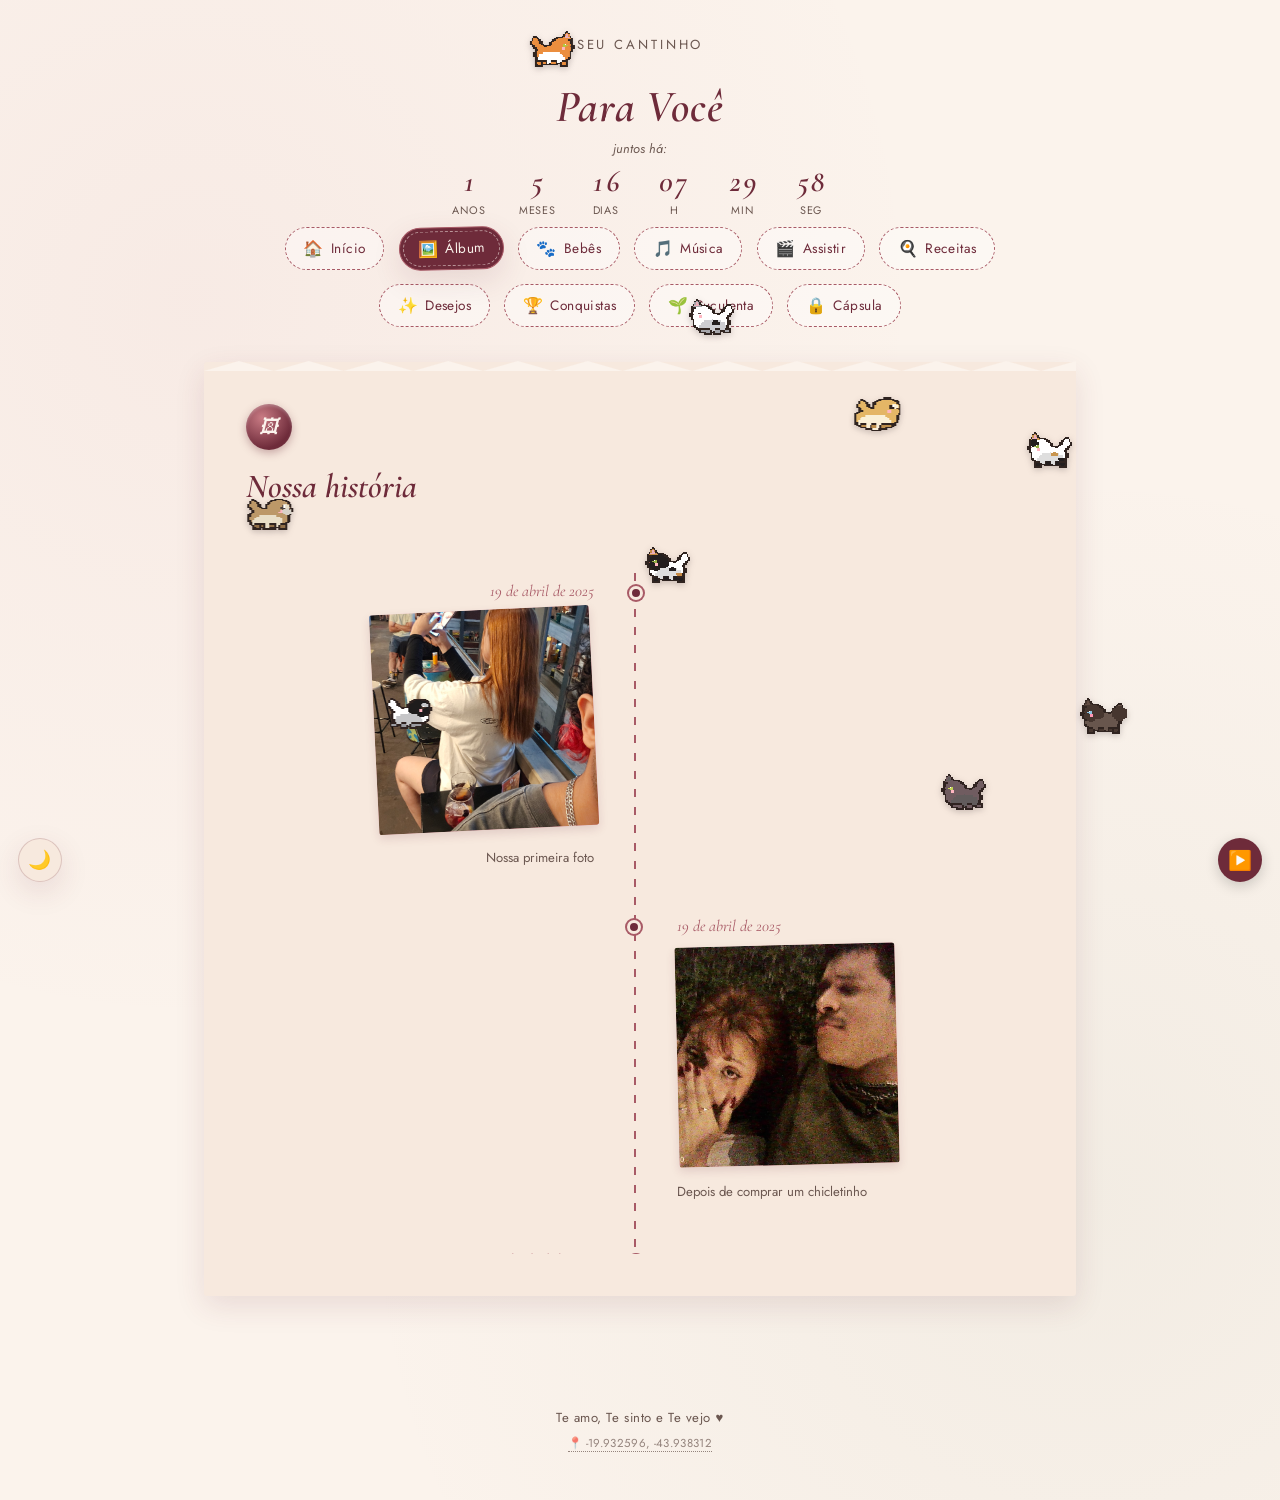
==== commit 98093bc5: "Add files via upload" ====
--- a/album.html
+++ b/album.html
@@ -46,6 +46,7 @@
       <li><a href="receitas.html" data-page="receitas"><span class="icon">🍳</span>Receitas</a></li>
       <li><a href="desejos.html" data-page="desejos"><span class="icon">✨</span>Desejos</a></li>
       <li><a href="conquistas.html" data-page="conquistas"><span class="icon">🏆</span>Conquistas</a></li>
+      <li><a href="suculenta.html" data-page="suculenta"><span class="icon">🌱</span>Suculenta</a></li>
       <li><a href="capsula.html" data-page="capsula"><span class="icon">🔒</span>Cápsula</a></li>
     </ul>
   </nav>
--- a/css/style.css
+++ b/css/style.css
@@ -1266,6 +1266,226 @@
   color: var(--wine);
   font-size: clamp(1.1rem, 3vw, 1.4rem);
   margin: 0.4rem 0 0;
+}
+
+/* -------- Barra de progresso com marcos -------- */
+
+.conquistas-progresso {
+  max-width: 560px;
+  margin: 1.6rem auto 0;
+}
+
+.conquistas-progresso-bar {
+  position: relative;
+  height: 14px;
+  background: rgba(110, 43, 58, 0.1);
+  border-radius: 999px;
+  overflow: visible;
+}
+
+.conquistas-progresso-fill {
+  height: 100%;
+  background: linear-gradient(90deg, var(--rose), var(--wine));
+  border-radius: 999px;
+  transition: width 0.6s ease;
+}
+
+.conquistas-marco {
+  position: absolute;
+  top: 50%;
+  transform: translate(-50%, -50%);
+  width: 26px;
+  height: 26px;
+  border-radius: 50%;
+  background: var(--paper);
+  border: 2px solid rgba(110, 43, 58, 0.25);
+  display: flex;
+  align-items: center;
+  justify-content: center;
+  font-size: 0.85rem;
+}
+
+.conquistas-marco.is-alcancado {
+  background: var(--wine);
+  border-color: var(--gold);
+  box-shadow: 0 0 0 2px var(--gold);
+}
+
+.conquistas-progresso-legenda {
+  margin-top: 1.6rem;
+  font-family: var(--body);
+  font-size: 0.78rem;
+  color: var(--ink-soft);
+  text-align: center;
+}
+
+/* -------- Presentes desbloqueados nos marcos -------- */
+
+.conquistas-presentes {
+  max-width: 560px;
+  margin: 1.8rem auto 0;
+  display: flex;
+  flex-direction: column;
+  gap: 1rem;
+  text-align: left;
+}
+
+.conquistas-presente-card {
+  background: var(--blush);
+  border: 1px solid rgba(201, 162, 75, 0.4);
+  border-radius: 12px;
+  padding: 1rem 1.2rem;
+}
+
+.conquistas-presente-card.is-escolhido {
+  background: var(--paper);
+  border-color: rgba(110, 43, 58, 0.15);
+}
+
+.conquistas-presente-titulo {
+  font-family: var(--body);
+  font-weight: 500;
+  font-size: 0.9rem;
+  color: var(--wine);
+  margin: 0 0 0.7rem;
+}
+
+.conquistas-presente-escolha {
+  font-family: var(--body);
+  font-size: 0.9rem;
+  color: var(--ink);
+  margin: 0;
+}
+
+.conquistas-presente-vazio {
+  font-family: var(--body);
+  font-size: 0.85rem;
+  color: var(--ink-soft);
+  margin: 0;
+  text-align: center;
+}
+
+.conquistas-presente-opcoes {
+  display: flex;
+  flex-wrap: wrap;
+  gap: 0.5rem;
+}
+
+.conquistas-presente-opcao {
+  font-family: var(--body);
+  font-size: 0.82rem;
+  color: var(--wine);
+  background: var(--cream);
+  border: 1px solid rgba(110, 43, 58, 0.25);
+  border-radius: 999px;
+  padding: 0.45rem 0.9rem;
+  cursor: pointer;
+  transition: background 0.2s ease, color 0.2s ease, transform 0.2s ease;
+}
+
+.conquistas-presente-opcao:hover {
+  background: var(--wine);
+  color: var(--cream);
+  transform: translateY(-1px);
+}
+
+/* -------- Página da suculenta -------- */
+
+.suculenta-imagem {
+  display: block;
+  margin: 1rem auto 0;
+  width: 170px;
+  height: auto;
+  image-rendering: pixelated;
+  image-rendering: crisp-edges;
+}
+
+.suculenta-detalhes {
+  list-style: none;
+  margin: 1.4rem auto 0;
+  padding: 0;
+  max-width: 320px;
+  display: flex;
+  flex-direction: column;
+  gap: 0.5rem;
+  text-align: left;
+  font-family: var(--body);
+  font-size: 0.9rem;
+  color: var(--ink);
+}
+
+.suculenta-cuidados {
+  display: flex;
+  justify-content: center;
+  gap: 0.8rem;
+  margin: 1.2rem 0 0;
+  flex-wrap: wrap;
+}
+
+.suculenta-botao-cuidado {
+  font-family: var(--body);
+  font-size: 0.88rem;
+  color: var(--wine);
+  background: var(--paper);
+  border: 1px solid rgba(110, 43, 58, 0.25);
+  border-radius: 999px;
+  padding: 0.55rem 1.1rem;
+  cursor: pointer;
+  transition: background 0.2s ease, color 0.2s ease, transform 0.15s ease;
+}
+
+.suculenta-botao-cuidado:hover:not(:disabled) {
+  background: var(--wine);
+  color: var(--cream);
+  transform: translateY(-1px);
+}
+
+.suculenta-botao-cuidado:active:not(:disabled) {
+  transform: translateY(0) scale(0.97);
+}
+
+.suculenta-botao-cuidado:disabled,
+.suculenta-botao-cuidado.is-feito {
+  cursor: default;
+  background: rgba(110, 43, 58, 0.08);
+  color: var(--ink-soft);
+  border-color: rgba(110, 43, 58, 0.15);
+}
+
+.suculenta-imagem.is-feliz {
+  animation: suculenta-pulo 0.6s ease;
+}
+
+@keyframes suculenta-pulo {
+  0%   { transform: translateY(0) scale(1); }
+  30%  { transform: translateY(-10px) scale(1.06); }
+  55%  { transform: translateY(0) scale(0.97); }
+  100% { transform: translateY(0) scale(1); }
+}
+
+@media (prefers-reduced-motion: reduce) {
+  .suculenta-imagem.is-feliz { animation: none; }
+}
+
+/* -------- Ela murcha um pouco (só visual) se ninguém regar/dar sol -------- */
+
+.suculenta-imagem.is-sedenta-leve {
+  filter: saturate(0.75) brightness(0.94);
+  transform: rotate(-2deg);
+}
+
+.suculenta-imagem.is-sedenta-forte {
+  filter: saturate(0.45) brightness(0.86) sepia(0.12);
+  transform: rotate(-4deg) scale(0.97);
+  opacity: 0.9;
+}
+
+.suculenta-sede-aviso {
+  min-height: 1.2em;
+  margin: 0.6rem auto 0;
+  font-family: var(--body);
+  font-size: 0.85rem;
+  color: var(--rose-deep);
 }
 
 /* -------- Cards de bichinho clicáveis (abrem álbum) -------- */
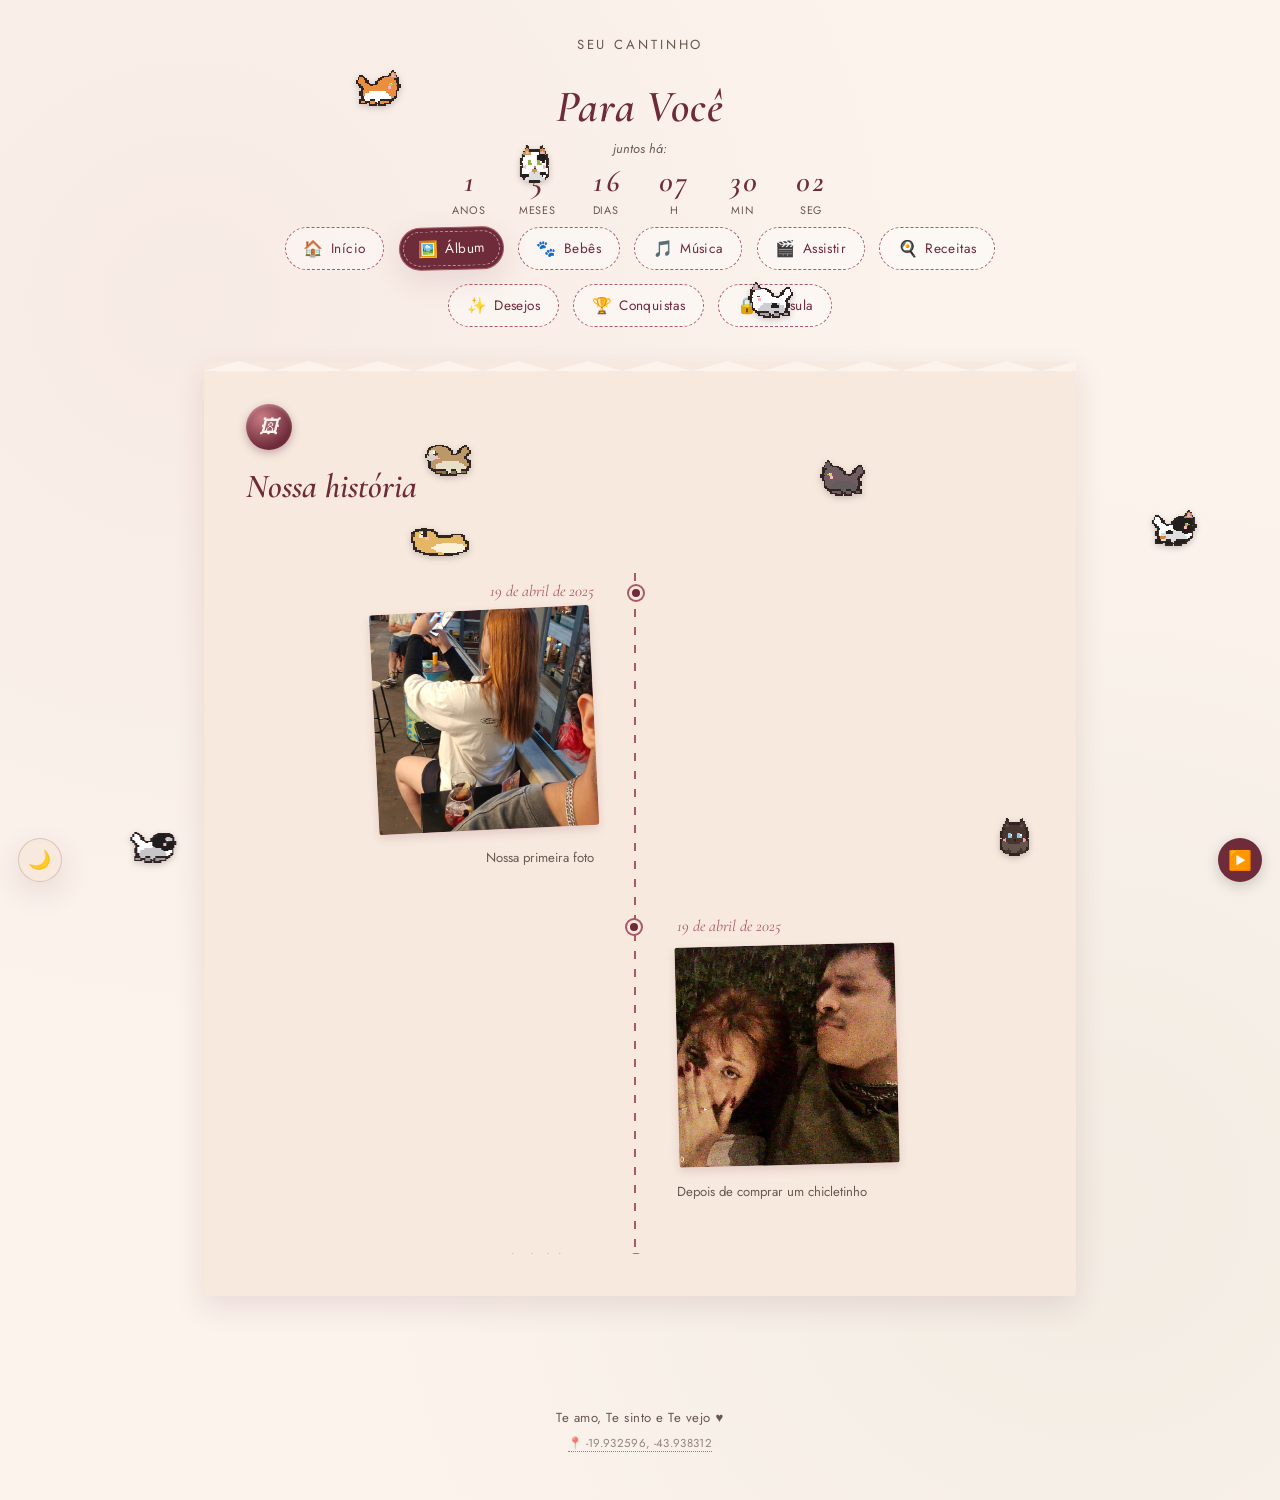
==== commit 2700b344: "Add files via upload" ====
--- a/album.html
+++ b/album.html
@@ -46,7 +46,6 @@
       <li><a href="receitas.html" data-page="receitas"><span class="icon">🍳</span>Receitas</a></li>
       <li><a href="desejos.html" data-page="desejos"><span class="icon">✨</span>Desejos</a></li>
       <li><a href="conquistas.html" data-page="conquistas"><span class="icon">🏆</span>Conquistas</a></li>
-      <li><a href="suculenta.html" data-page="suculenta"><span class="icon">🌱</span>Suculenta</a></li>
       <li><a href="capsula.html" data-page="capsula"><span class="icon">🔒</span>Cápsula</a></li>
     </ul>
   </nav>
--- a/css/style.css
+++ b/css/style.css
@@ -1387,105 +1387,6 @@
   background: var(--wine);
   color: var(--cream);
   transform: translateY(-1px);
-}
-
-/* -------- Página da suculenta -------- */
-
-.suculenta-imagem {
-  display: block;
-  margin: 1rem auto 0;
-  width: 170px;
-  height: auto;
-  image-rendering: pixelated;
-  image-rendering: crisp-edges;
-}
-
-.suculenta-detalhes {
-  list-style: none;
-  margin: 1.4rem auto 0;
-  padding: 0;
-  max-width: 320px;
-  display: flex;
-  flex-direction: column;
-  gap: 0.5rem;
-  text-align: left;
-  font-family: var(--body);
-  font-size: 0.9rem;
-  color: var(--ink);
-}
-
-.suculenta-cuidados {
-  display: flex;
-  justify-content: center;
-  gap: 0.8rem;
-  margin: 1.2rem 0 0;
-  flex-wrap: wrap;
-}
-
-.suculenta-botao-cuidado {
-  font-family: var(--body);
-  font-size: 0.88rem;
-  color: var(--wine);
-  background: var(--paper);
-  border: 1px solid rgba(110, 43, 58, 0.25);
-  border-radius: 999px;
-  padding: 0.55rem 1.1rem;
-  cursor: pointer;
-  transition: background 0.2s ease, color 0.2s ease, transform 0.15s ease;
-}
-
-.suculenta-botao-cuidado:hover:not(:disabled) {
-  background: var(--wine);
-  color: var(--cream);
-  transform: translateY(-1px);
-}
-
-.suculenta-botao-cuidado:active:not(:disabled) {
-  transform: translateY(0) scale(0.97);
-}
-
-.suculenta-botao-cuidado:disabled,
-.suculenta-botao-cuidado.is-feito {
-  cursor: default;
-  background: rgba(110, 43, 58, 0.08);
-  color: var(--ink-soft);
-  border-color: rgba(110, 43, 58, 0.15);
-}
-
-.suculenta-imagem.is-feliz {
-  animation: suculenta-pulo 0.6s ease;
-}
-
-@keyframes suculenta-pulo {
-  0%   { transform: translateY(0) scale(1); }
-  30%  { transform: translateY(-10px) scale(1.06); }
-  55%  { transform: translateY(0) scale(0.97); }
-  100% { transform: translateY(0) scale(1); }
-}
-
-@media (prefers-reduced-motion: reduce) {
-  .suculenta-imagem.is-feliz { animation: none; }
-}
-
-/* -------- Ela murcha um pouco (só visual) se ninguém regar/dar sol -------- */
-
-.suculenta-imagem.is-sedenta-leve {
-  filter: saturate(0.75) brightness(0.94);
-  transform: rotate(-2deg);
-}
-
-.suculenta-imagem.is-sedenta-forte {
-  filter: saturate(0.45) brightness(0.86) sepia(0.12);
-  transform: rotate(-4deg) scale(0.97);
-  opacity: 0.9;
-}
-
-.suculenta-sede-aviso {
-  min-height: 1.2em;
-  margin: 0.6rem auto 0;
-  font-family: var(--body);
-  font-size: 0.85rem;
-  color: var(--rose-deep);
 }
 
 /* -------- Cards de bichinho clicáveis (abrem álbum) -------- */
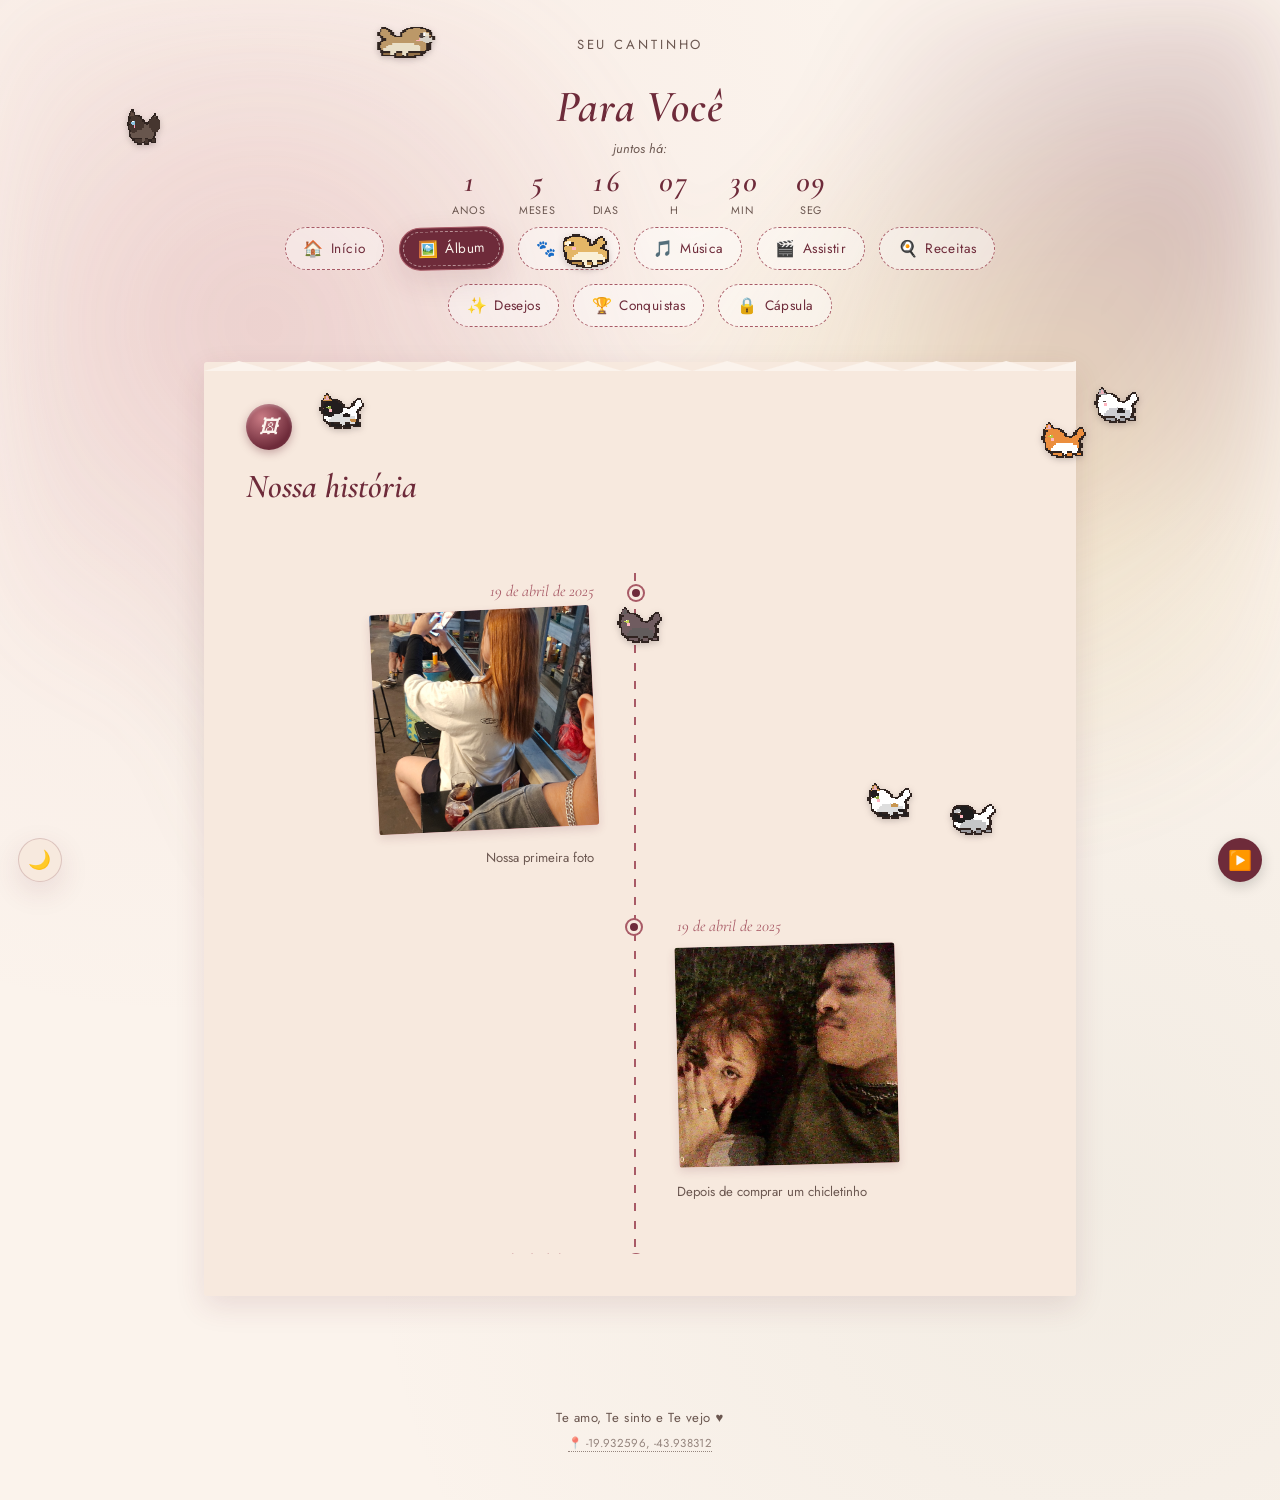
==== commit 5e353171: "Add files via upload" ====
--- a/album.html
+++ b/album.html
@@ -21,6 +21,7 @@
 <link rel="stylesheet" href="css/style.css">
 </head>
 <body data-page="album">
+  <canvas id="aurora-bg" class="aurora-bg" aria-hidden="true"></canvas>
 
 <header class="site-header">
   <p class="site-subtitle">seu cantinho</p>
@@ -51,6 +52,7 @@
   </nav>
 </header>
 
+<div id="page-content">
 <main>
   <section class="card">
     <div class="wax-seal" aria-hidden="true">🖼</div>
@@ -74,27 +76,26 @@
     📍 -19.932596, -43.938312
   </a>
 </footer>
+</div><!-- /#page-content -->
 
 <script src="js/script.js"></script>
+<script src="js/album-data.js"></script>
+<script src="js/bichinhos-data.js"></script>
+<script src="js/pets-data.js"></script>
 <audio id="bgm-audio" src="audio/musica-fundo.mp3" preload="auto" loop></audio>
 <button type="button" id="bgm-toggle" class="bgm-toggle" aria-pressed="false" aria-label="Tocar música de fundo">▶️</button>
 <button type="button" id="theme-toggle" class="theme-toggle">🌙</button>
 <script>
   initBackgroundMusic(13, 0.4);
+  initThemeToggle();
+  initLoveCounter("2025-06-19T23:35:00");
+  initPetScene(PETS_BICHINHOS);
+  initAuroraBackground();
 </script>
-<script>
-  initThemeToggle();
-</script>
-<script>
-  initLoveCounter("2025-06-19T23:35:00");
-</script>
-<script src="js/album-data.js"></script>
-<script>
+<script src="js/router.js"></script>
+
+<script data-page-init>
   initTimeline("album-timeline", ALBUM_FOTOS);
-</script>
-<script src="js/pets-data.js"></script>
-<script>
-  initPetScene(PETS_BICHINHOS);
 </script>
 </body>
 </html>
--- a/css/style.css
+++ b/css/style.css
@@ -63,6 +63,29 @@
   * { animation-duration: 0.001ms !important; animation-iteration-count: 1 !important; transition-duration: 0.001ms !important; scroll-behavior: auto !important; }
 }
 
+/* -------- Fundo Aurora (site inteiro) -------- */
+.aurora-bg {
+  position: fixed;
+  inset: 0;
+  width: 100vw;
+  height: 100vh;
+  z-index: 0;
+  pointer-events: none;
+  filter: blur(40px);
+  opacity: 0.7;
+}
+
+/* Garante que o conteúdo fique por cima do canvas */
+.site-header,
+main,
+.site-footer,
+.site-lock,
+.bgm-toggle,
+.theme-toggle {
+  position: relative;
+  z-index: 1;
+}
+
 a { color: inherit; text-decoration: none; }
 
 :focus-visible {
@@ -919,8 +942,10 @@
 /* -------- Bichinhos animados, soltos por cima da página -------- */
 
 .pet-layer {
-  position: fixed;
-  inset: 0;
+  position: absolute; /* parte da página normal — rola junto com o conteúdo */
+  top: 0;
+  left: 0;
+  width: 100%;
   pointer-events: none;
   z-index: 40; /* abaixo do lightbox (z-index 50), acima do resto */
 }
@@ -932,7 +957,7 @@
   image-rendering: crisp-edges;
   pointer-events: auto;
   cursor: grab;
-  touch-action: none;
+  touch-action: pan-y pan-x; /* no toque, deixa a página rolar em vez de "prender" o bicho */
   user-select: none;
   -webkit-user-select: none;
   will-change: left, top, transform;
@@ -1685,7 +1710,10 @@
   display: flex;
   align-items: center;
   justify-content: center;
-  background: var(--cream);
+  background: var(--cream); /* navegador sem suporte a color-mix() cai aqui — opaco, seguro */
+  background: color-mix(in srgb, var(--cream) 92%, transparent);
+  backdrop-filter: blur(36px);
+  -webkit-backdrop-filter: blur(36px);
   padding: 1.5rem;
   transition: opacity 0.5s ease;
 }
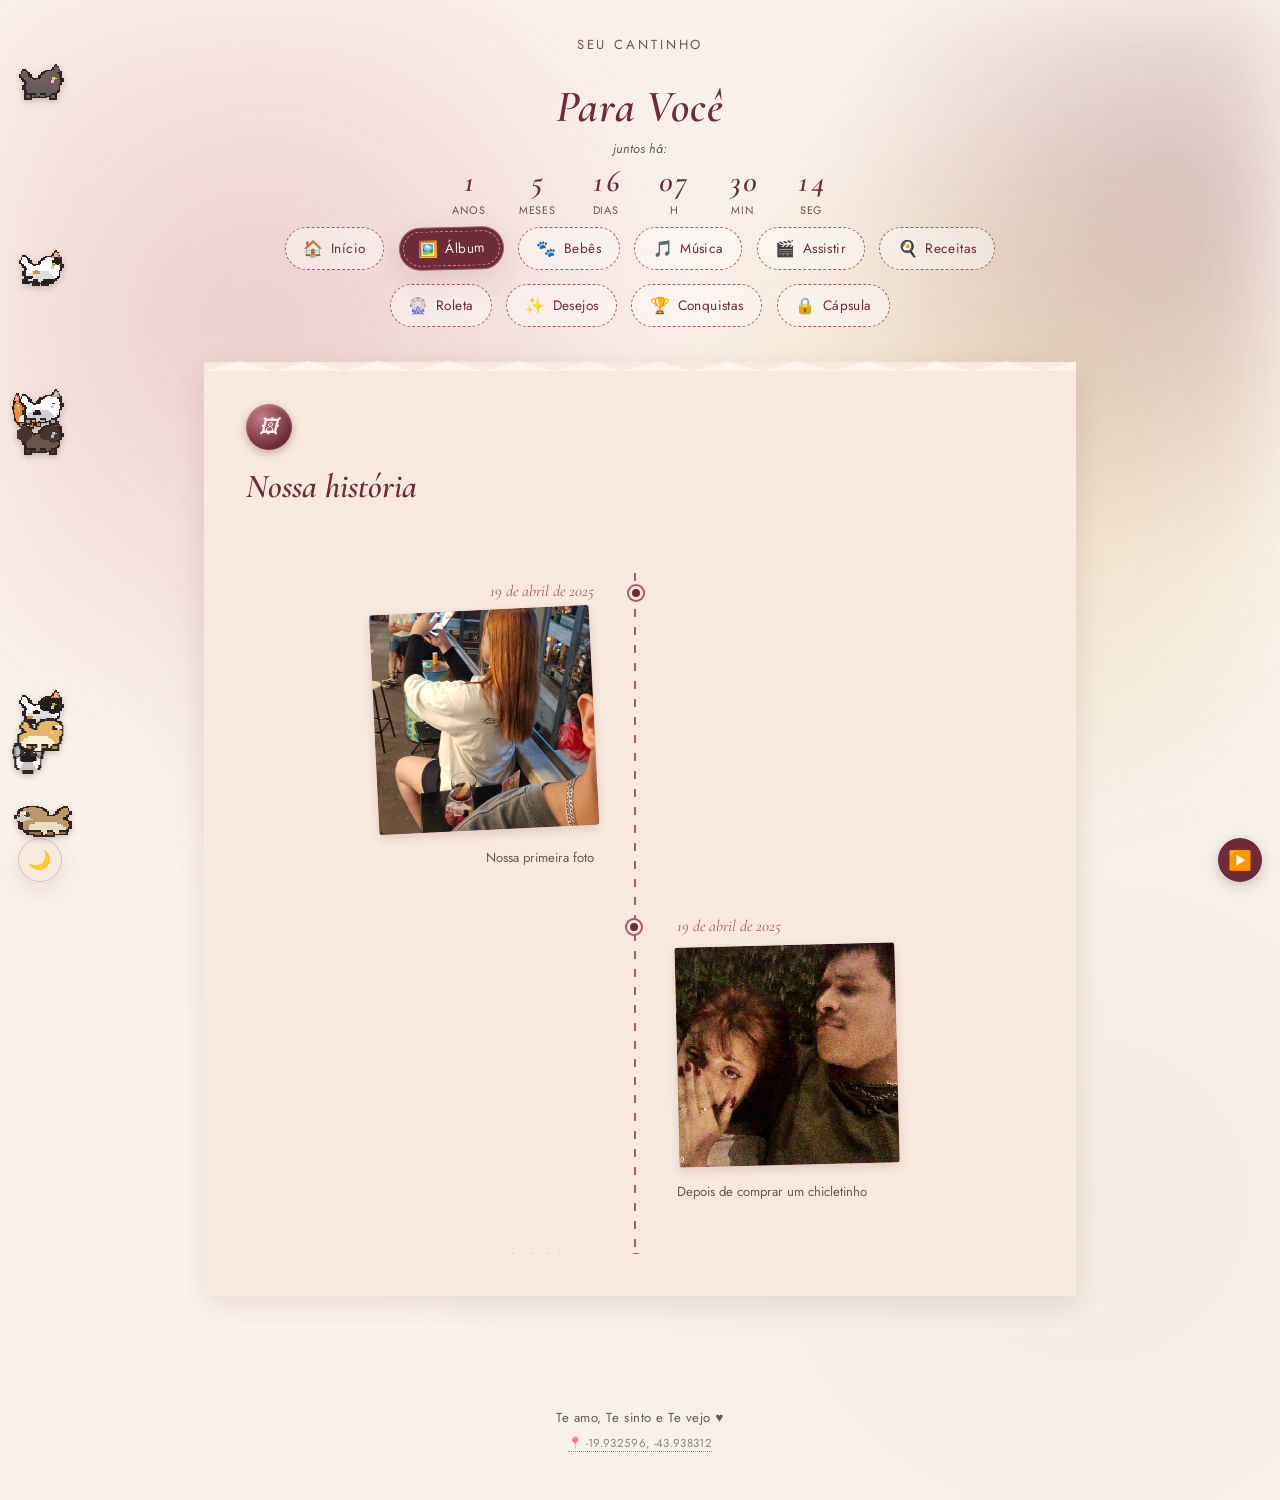
==== commit ad8c92a1: "Add files via upload" ====
--- a/album.html
+++ b/album.html
@@ -45,6 +45,7 @@
       <li><a href="musica.html" data-page="musica"><span class="icon">🎵</span>Música</a></li>
       <li><a href="filmes.html" data-page="filmes"><span class="icon">🎬</span>Assistir</a></li>
       <li><a href="receitas.html" data-page="receitas"><span class="icon">🍳</span>Receitas</a></li>
+      <li><a href="roleta.html" data-page="roleta"><span class="icon">🎡</span>Roleta</a></li>
       <li><a href="desejos.html" data-page="desejos"><span class="icon">✨</span>Desejos</a></li>
       <li><a href="conquistas.html" data-page="conquistas"><span class="icon">🏆</span>Conquistas</a></li>
       <li><a href="capsula.html" data-page="capsula"><span class="icon">🔒</span>Cápsula</a></li>
--- a/css/style.css
+++ b/css/style.css
@@ -14,6 +14,12 @@
   --ink: #3A2C2E;
   --ink-soft: #6B5750;
   --gold: #C9A24B;
+
+  /* Versões fixas (não trocam no modo escuro) — pra usos onde a cor em si
+     faz parte do "objeto" (ex: a caixa de madeira/couro da roleta), e não
+     deveria clarear só porque virou modo noturno. */
+  --wine-fixed: #6E2B3A;
+  --rose-deep-fixed: #A85A66;
 
   --display: 'Cormorant Garamond', serif;
   --body: 'Jost', sans-serif;
@@ -44,7 +50,25 @@
 
 * { box-sizing: border-box; }
 
-html { scroll-behavior: smooth; }
+html {
+  scroll-behavior: smooth;
+  scrollbar-width: thin;
+  scrollbar-color: var(--rose-deep) var(--cream);
+}
+
+html::-webkit-scrollbar {
+  width: 10px;
+}
+
+html::-webkit-scrollbar-track {
+  background: var(--cream);
+}
+
+html::-webkit-scrollbar-thumb {
+  background-color: var(--rose-deep);
+  border-radius: 999px;
+  border: 2px solid var(--cream);
+}
 
 body {
   margin: 0;
@@ -429,7 +453,7 @@
   padding: 2.4rem 1rem;
   border: 1px dashed var(--rose-deep);
   border-radius: var(--radius);
-  background: rgba(255,255,255,0.35);
+  background: color-mix(in srgb, var(--ink) 5%, transparent);
 }
 
 .draw-result {
@@ -568,7 +592,7 @@
   margin: 2rem auto 0;
   padding: 1.1rem 1rem 1.3rem;
   border-radius: 20px;
-  background: linear-gradient(160deg, var(--wine) 0%, var(--rose-deep) 100%);
+  background: linear-gradient(160deg, var(--wine-fixed) 0%, var(--rose-deep-fixed) 100%);
   box-shadow: 0 14px 34px rgba(110,43,58,0.28), inset 0 2px 4px rgba(255,255,255,0.25);
 }
 
@@ -656,8 +680,8 @@
   color: var(--ink-soft);
   padding: 0.3rem 0.75rem;
   border-radius: 999px;
-  background: rgba(255,255,255,0.5);
-  border: 1px solid rgba(110,43,58,0.12);
+  background: color-mix(in srgb, var(--ink) 7%, transparent);
+  border: 1px solid color-mix(in srgb, var(--wine) 20%, transparent);
   transition: opacity 0.3s ease;
 }
 
@@ -665,6 +689,20 @@
   text-decoration: line-through;
   text-decoration-color: var(--rose-deep);
   opacity: 0.4;
+}
+
+.draw-count {
+  font-size: 0.85rem;
+  color: var(--ink-soft);
+  margin-top: 0.6rem;
+}
+
+.draw-divider {
+  border: none;
+  border-top: 1px dashed var(--rose-deep);
+  margin: 2.4rem auto;
+  max-width: 420px;
+  opacity: 0.6;
 }
 
 @media (max-width: 480px) {
@@ -853,8 +891,8 @@
   position: absolute;
   inset: 0;
   background:
-    linear-gradient(155deg, #F3E6DA 0%, #E9D6C4 55%, #E3CBB6 100%);
-  transition: opacity 0.5s ease 0.55s, transform 0.5s ease 0.55s;
+    linear-gradient(155deg, var(--paper) 0%, var(--blush) 55%, color-mix(in srgb, var(--blush) 75%, var(--ink)) 100%);
+  transition: opacity 0.5s ease 0.55s, transform 0.5s ease 0.55s, background 0.4s ease;
 }
 
 .envelope-pocket::before {
@@ -874,11 +912,11 @@
   left: 0;
   right: 0;
   height: 52%;
-  background: linear-gradient(160deg, #F0E1D3 0%, #DFC5AC 100%);
+  background: linear-gradient(160deg, var(--blush) 0%, color-mix(in srgb, var(--blush) 65%, var(--ink)) 100%);
   clip-path: polygon(0 0, 100% 0, 50% 100%);
   transform-origin: top center;
   transform: rotateX(0deg);
-  transition: transform 0.65s cubic-bezier(.45,.1,.25,1) 0.12s;
+  transition: transform 0.65s cubic-bezier(.45,.1,.25,1) 0.12s, background 0.4s ease;
   backface-visibility: hidden;
   box-shadow: 0 3px 10px rgba(74, 24, 32, 0.12);
 }
@@ -894,22 +932,31 @@
   padding: 0;
   cursor: pointer;
   border-radius: 50%;
-  transition: opacity 0.3s ease, transform 0.3s ease;
+  filter: drop-shadow(0 10px 18px rgba(110, 43, 58, 0.35));
+  transition: opacity 0.3s ease, transform 0.3s ease, filter 0.25s ease;
+}
+
+.seal-button:hover,
+.seal-button:focus-visible {
+  filter: drop-shadow(0 14px 22px rgba(110, 43, 58, 0.45));
+}
+
+.seal-button:focus-visible {
+  outline: none;
+  box-shadow: 0 0 0 3px color-mix(in srgb, var(--wine) 55%, transparent);
 }
 
 .seal-img {
   width: clamp(96px, 22vw, 140px);
   height: auto;
   display: block;
-  filter: drop-shadow(0 10px 18px rgba(110, 43, 58, 0.35));
-  transition: transform 0.25s ease, filter 0.25s ease;
+  transition: transform 0.25s ease;
   animation: seal-breathe 3.6s ease-in-out infinite;
 }
 
 .seal-button:hover .seal-img,
 .seal-button:focus-visible .seal-img {
   transform: scale(1.06) rotate(-2deg);
-  filter: drop-shadow(0 14px 22px rgba(110, 43, 58, 0.45));
 }
 
 .seal-button:active .seal-img { transform: scale(0.96) rotate(1deg); }
@@ -1807,3 +1854,115 @@
 @media (prefers-reduced-motion: reduce) {
   .site-lock-card.is-shaking { animation: none; }
 }
+
+/* -------- Roleta giratória (opções escritas na hora) -------- */
+
+.wheel-options {
+  max-width: 420px;
+  margin: 1.6rem auto 0;
+  display: flex;
+  flex-direction: column;
+  gap: 0.6rem;
+}
+
+.wheel-option-row {
+  display: flex;
+  align-items: center;
+  gap: 0.4rem;
+}
+
+.wheel-input {
+  flex: 1;
+  font-family: var(--body);
+  font-size: 0.95rem;
+  padding: 0.65rem 1.1rem;
+  border-radius: 999px;
+  border: 1px solid color-mix(in srgb, var(--wine) 25%, transparent);
+  background: rgba(255, 255, 255, 0.5);
+  color: var(--ink);
+}
+
+:root[data-theme="dark"] .wheel-input {
+  background: rgba(255, 255, 255, 0.06);
+}
+
+.wheel-input:focus {
+  outline: none;
+  border-color: var(--rose-deep);
+  box-shadow: 0 0 0 3px rgba(201, 123, 132, 0.25);
+}
+
+.wheel-remove {
+  border: none;
+  background: transparent;
+  color: var(--ink-soft);
+  font-size: 1.3rem;
+  line-height: 1;
+  cursor: pointer;
+  padding: 0.15rem 0.55rem;
+  border-radius: 50%;
+  flex-shrink: 0;
+}
+
+.wheel-remove:hover, .wheel-remove:focus-visible {
+  color: var(--wine);
+  background: rgba(168, 90, 102, 0.15);
+}
+
+.wheel-remove[hidden] { display: none; }
+
+.wheel-stage {
+  position: relative;
+  width: min(300px, 78vw);
+  margin: 2.2rem auto 0;
+}
+
+.wheel-pin {
+  position: absolute;
+  top: -13px;
+  left: 50%;
+  width: 0;
+  height: 0;
+  transform: translateX(-50%);
+  border-left: 13px solid transparent;
+  border-right: 13px solid transparent;
+  border-top: 20px solid var(--gold);
+  filter: drop-shadow(0 3px 3px rgba(0, 0, 0, 0.25));
+  z-index: 3;
+}
+
+.wheel-spinner {
+  position: relative;
+  width: 100%;
+  aspect-ratio: 1;
+  border-radius: 50%;
+  overflow: hidden;
+  background: var(--cream);
+  border: 4px solid var(--wine-fixed);
+  box-shadow: 0 14px 34px rgba(110, 43, 58, 0.28), inset 0 2px 4px rgba(255, 255, 255, 0.25);
+}
+
+.wheel-spinner.landed { animation: reel-glow 0.9s ease; }
+
+.wheel-spinner svg {
+  display: block;
+  width: 100%;
+  height: 100%;
+}
+
+.wheel-hub {
+  position: absolute;
+  top: 50%;
+  left: 50%;
+  width: 30px;
+  height: 30px;
+  transform: translate(-50%, -50%);
+  border-radius: 50%;
+  background: radial-gradient(circle at 35% 30%, var(--rose) 0%, var(--wine) 70%);
+  box-shadow: 0 3px 8px rgba(110, 43, 58, 0.35), inset 0 2px 3px rgba(255, 255, 255, 0.25);
+  z-index: 2;
+}
+
+@media (prefers-reduced-motion: reduce) {
+  .wheel-spinner.landed { animation: none; }
+}
